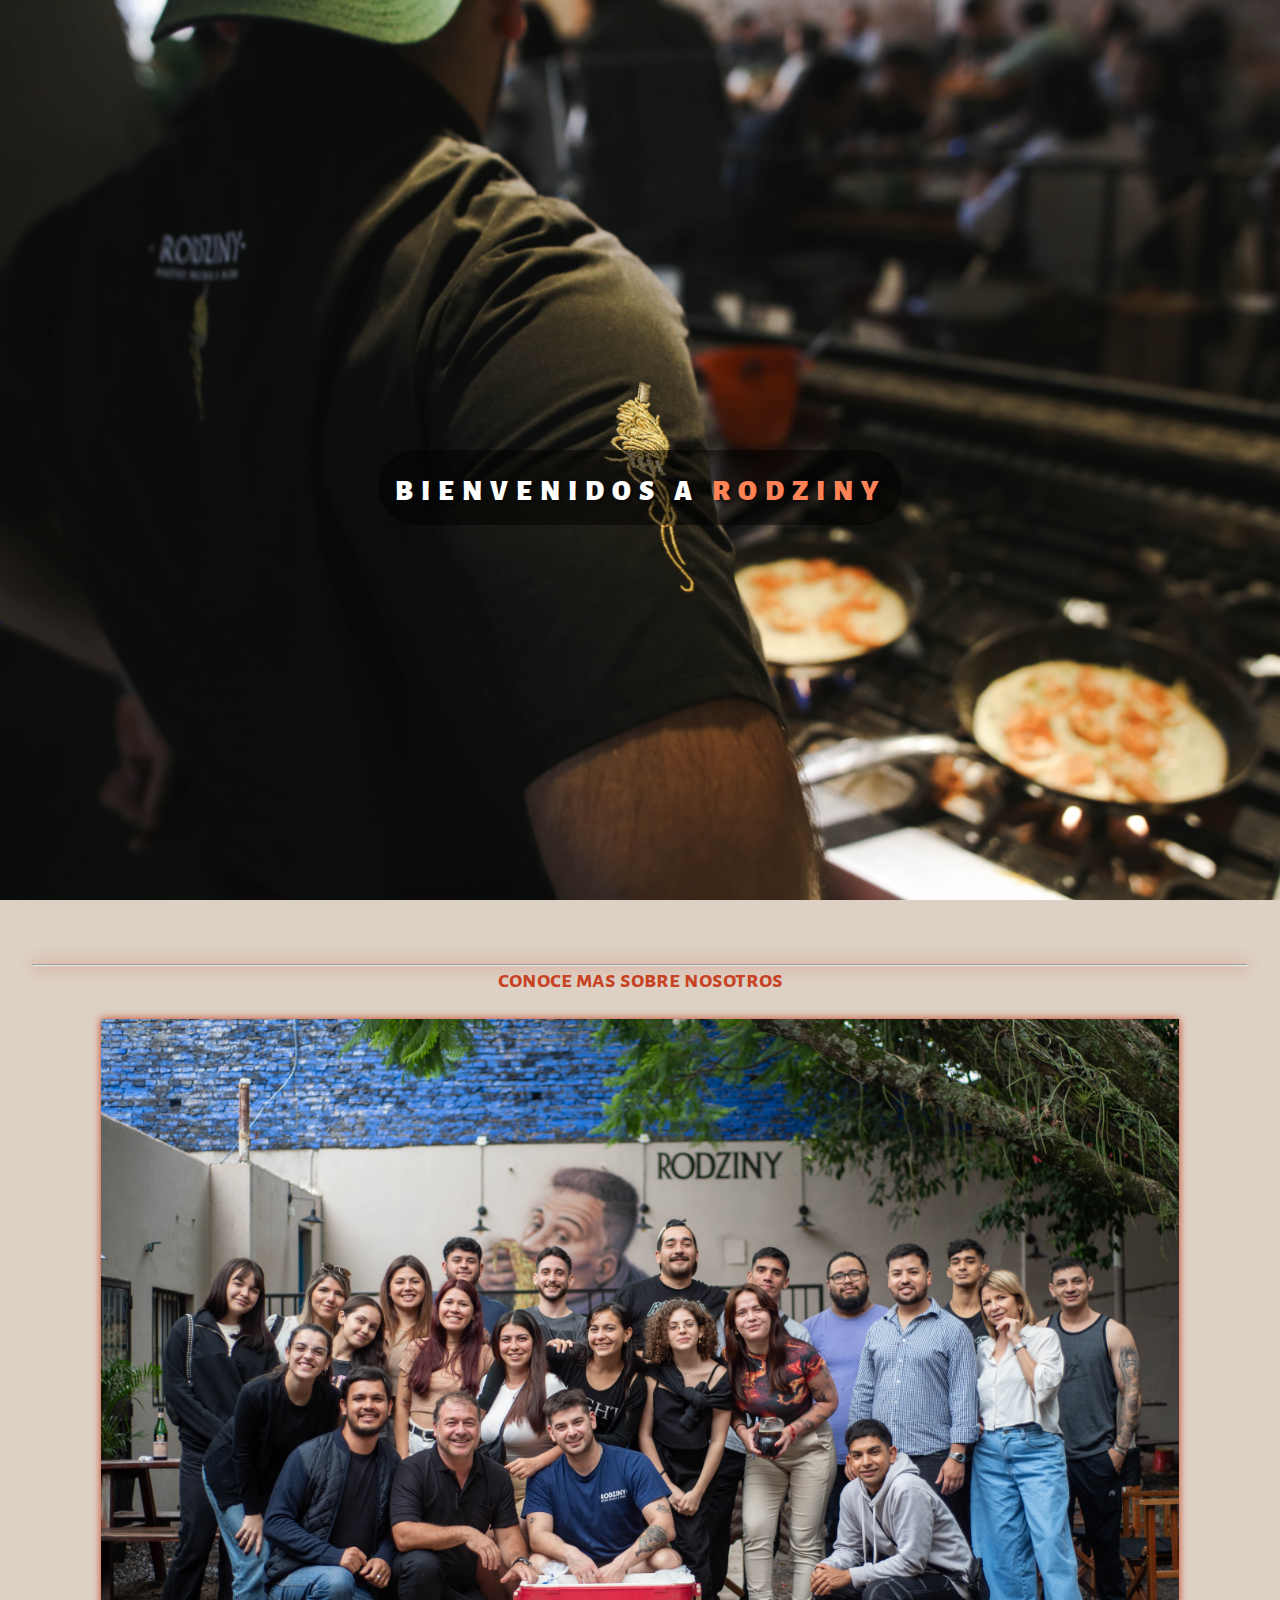
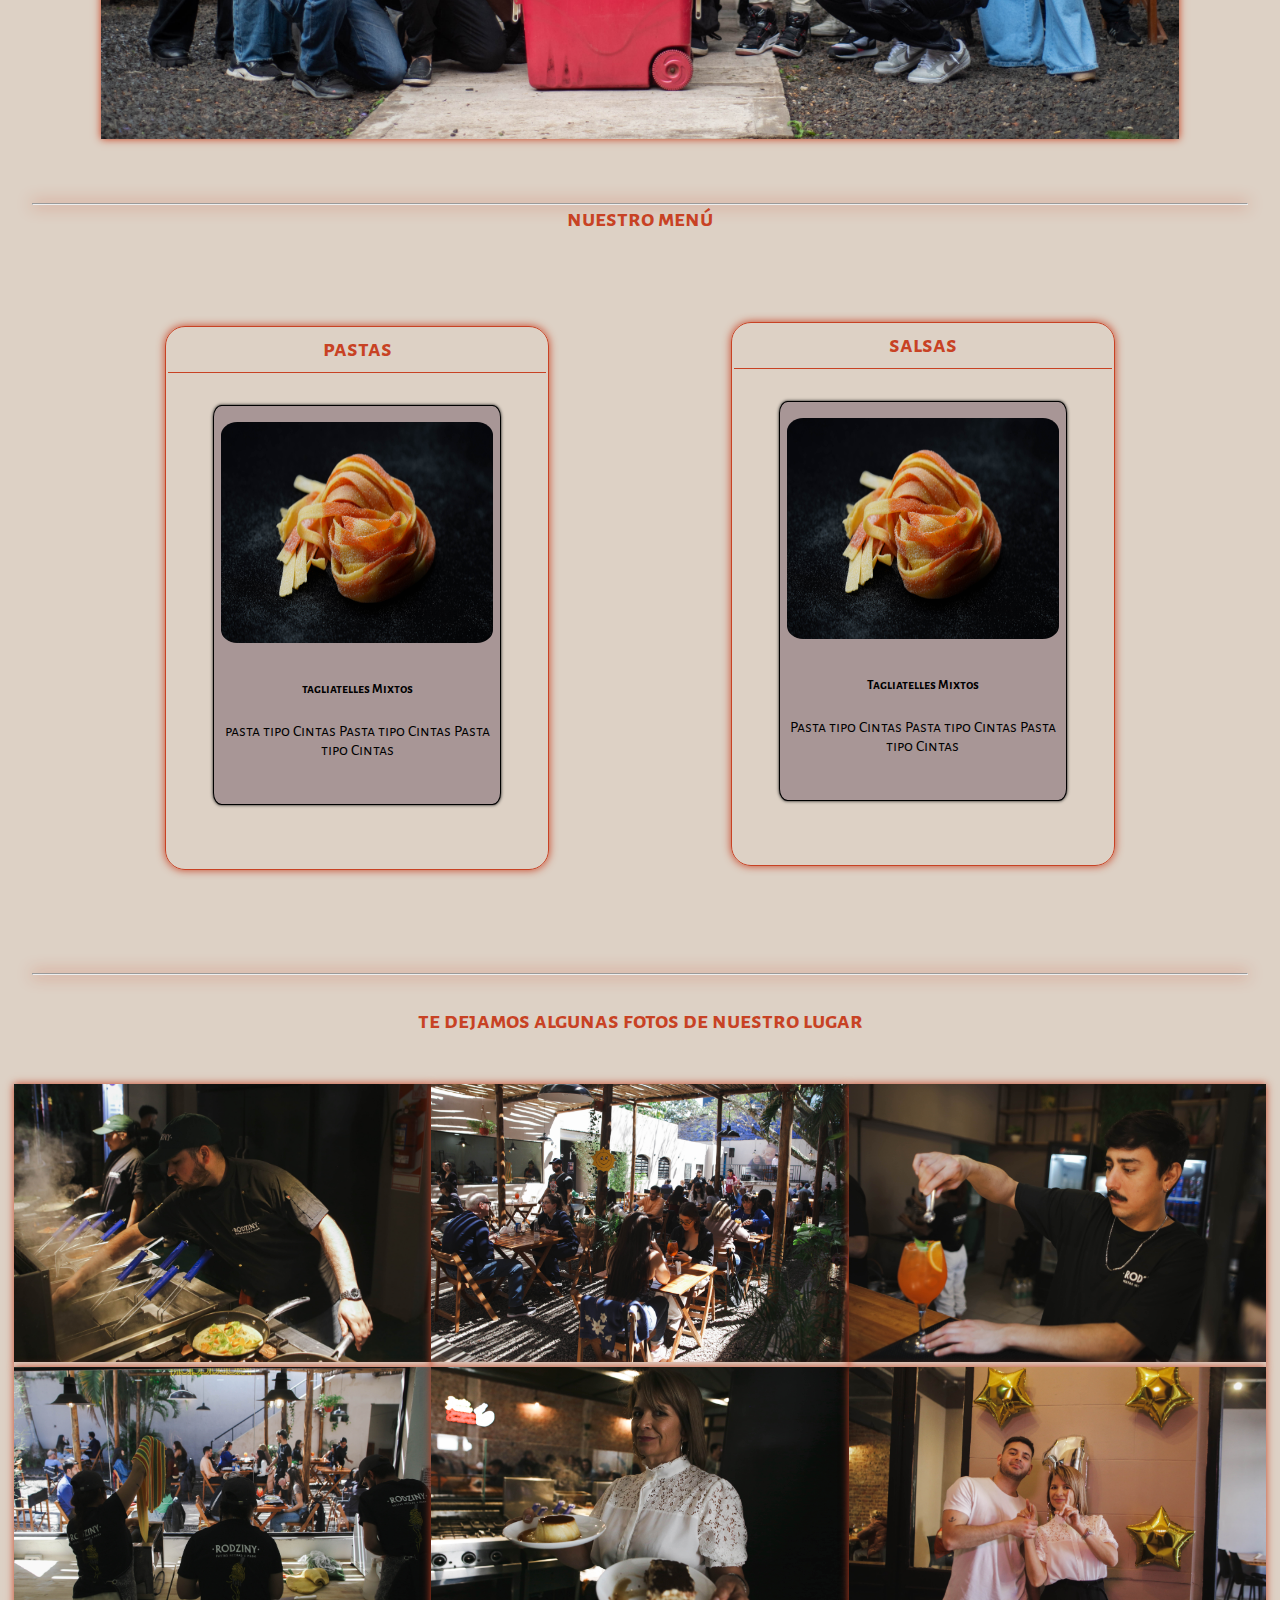
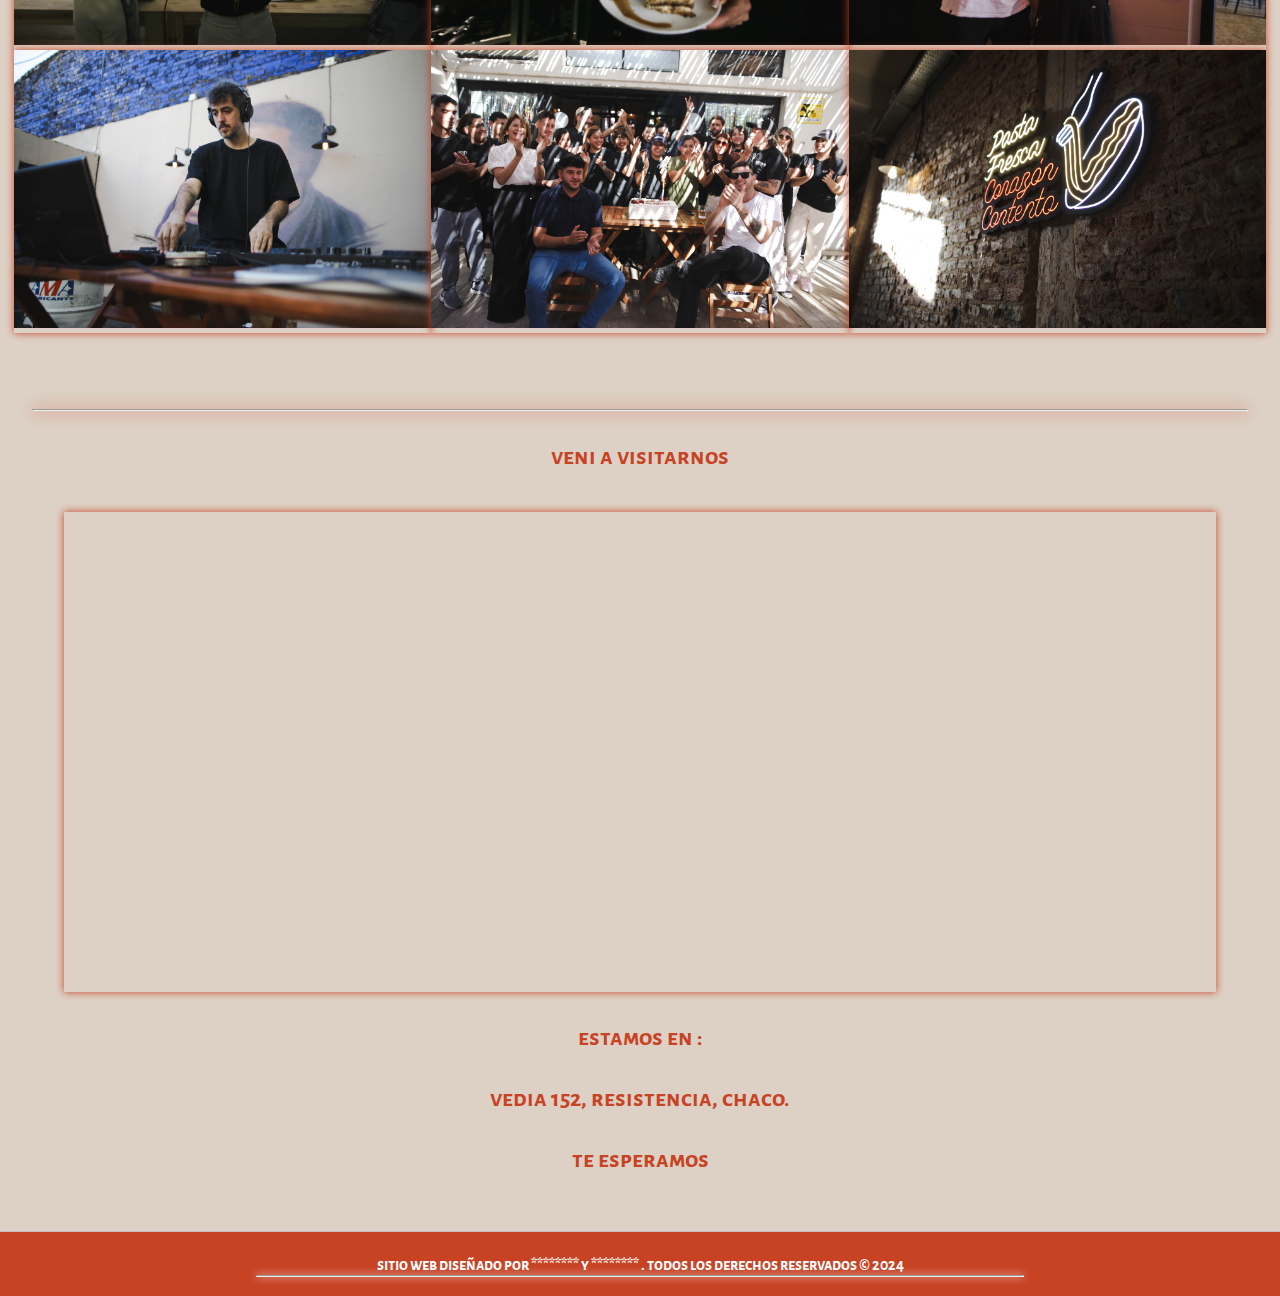
==== index.html @ df863e40 "primer commit" ====
<!DOCTYPE html>
<html lang="en">
<head>
  <meta charset="UTF-8">
  <meta name="viewport" content="width=device-width, initial-scale=1.0">
  <title>Rodziny</title>
  <link rel="icon" href="Imgs/logo2.png">
  <link href="https://cdn.jsdelivr.net/npm/bootstrap@5.3.2/dist/css/bootstrap.min.css" rel="stylesheet" integrity="sha384-T3c6CoIi6uLrA9TneNEoa7RxnatzjcDSCmG1MXxSR1GAsXEV/Dwwykc2MPK8M2HN" crossorigin="anonymous"> 
  <link rel="stylesheet" href="estilos.css">
  <link rel="stylesheet" href="https://cdnjs.cloudflare.com/ajax/libs/font-awesome/6.5.1/css/all.min.css" integrity="sha512-DTOQO9RWCH3ppGqcWaEA1BIZOC6xxalwEsw9c2QQeAIftl+Vegovlnee1c9QX4TctnWMn13TZye+giMm8e2LwA==" crossorigin="anonymous" referrerpolicy="no-referrer" />
  <!-- <link rel="stylesheet" href="https://fonts.googleapis.com/css?family=Alex+Brush&display=swap"> -->
  <link rel="preconnect" href="https://fonts.googleapis.com">
  <link rel="preconnect" href="https://fonts.gstatic.com" crossorigin>
  <link href="https://fonts.googleapis.com/css2?family=Alegreya+Sans+SC:ital,wght@0,100;0,300;0,400;0,500;0,700;0,800;0,900;1,100;1,300;1,400;1,500;1,700;1,800;1,900&display=swap" rel="stylesheet">
</head>
<body>
  <nav class="navbar navbar-expand-lg bg-body-tertiary sticky-top fixed-top" id="navb" data-bs-theme="dark">
    <div class="container-fluid">
      <a class="navbar-brand" href="#" style="position: relative;"> <center><img class="banner" src="Rodziny/Imgs/LogorodEdit.png" alt=""></center></a>
      <button class="navbar-toggler" type="button" data-bs-toggle="collapse" data-bs-target="#navbarNavDropdown" aria-controls="navbarNavDropdown" aria-expanded="false" aria-label="Toggle navigation">
        <span class="navbar-toggler-icon"></span>
      </button>
      <div class="collapse navbar-collapse" id="navbarNavDropdown">
        <ul class="navbar-nav">
          <li class="nav-item">
            <a class="nav-link " aria-current="page" href=#SobreNosotros style="font-size: 1.5rem;">sobre nosotros</a>
          </li>
          <li class="nav-item">
            <a class="nav-link" href=#Menu style="font-size: 1.5rem;" >menú</a>
          </li>
          <li class="nav-item">
            <a class="nav-link" href=#Galeria style="font-size: 1.5rem;" >galería de imágenes</a>
          </li>               
          <li class="nav-item">
            <a class="nav-link" href=#Ubicacion style="font-size: 1.5rem;" >ubicación</a>
          </li>               
        </ul>
      </div>
    </div>
  </nav>
  
  <div class="welcome-message">
    <h1><strong>BIENVENIDOS A <span>RODZINY</span></strong></h1>
  </div>

  <div class="superdiv image-container">
    <img src="Rodziny/Imgs/rodtop.jpg"alt="">
    <img src="Rodziny/Imgs/wallpaperbetter.com_1920x1080_1.jpg" alt="">
    <img src="Rodziny/Imgs/wallpaperbetter.com_1920x1080.jpg" alt="">
  </div>

  <!-- <div  class="container-fluid py-3 big-section" style=>
    <div class="row m-3 m-md-5 px-md-4">
      <div class="col p-5 p-md-4">
        <div class="row">
          <div class="col fs-5 mb-2 fw-bold">
            PROBA
          </div>
        </div>
        <div class="row display-4">
          <div class="col">LAS MEJORES</div>
        </div>
        <div class="row display-4">
          <div class="col">
            <span class="fw-bold">PASTAS HECHAS A MANO</span>
          </div>
        </div>
      </div>
    </div>
  </div> -->
  <div class="sobre-nosotros" id="SobreNosotros">
    <hr>
    <h2>conoce mas sobre nosotros</h2>
    <img src="Rodziny/Imgs/Rodteam.jpg" alt="">
  </div>

  <div class="sobre-nosotros" id="Menu" style="padding-top: 4rem;">
    <hr>
    <h2>nuestro menú</h2>
  </div>
  <section class="menu-container">
    <div class="menu-section">
      <div class="menu-title" id="pastas">
        <h2>pastas</h2>
      </div>
      <div class="card-container">
        <div class="card-img">
          <img src="Rodziny/Imgs/Menu 1.jpg" alt="">
        </div>
        <div class="card-description">
          <div class="card-d-title">
            <h5>tagliatelles Mixtos</h5>
          </div>
          <p>pasta tipo Cintas Pasta tipo Cintas Pasta tipo Cintas </p>
        </div>
      </div> 
    </div>
    <div class="menu-section">
      <div class="menu-title" id="pastas">
        <h2>salsas</h2>
      </div>
      <div class="card-container">
        <div class="card-img">
          <img src="Rodziny/Imgs/Menu 1.jpg" alt="">
        </div>
        <div class="card-description">
          <div class="card-d-title">
            <h5>Tagliatelles Mixtos</h5>
          </div>
        <p>Pasta tipo Cintas Pasta tipo Cintas Pasta tipo Cintas </p>
        </div>
      </div> 
    </div>
  </section>

  <div class="gallery-title" id="Galeria">
    <hr>
    <h2 >te dejamos algunas fotos de nuestro lugar</h2>
  </div>
  <div class="gallery-container">
    <div class="photo-item">
      <img src="Rodziny/Imgs/Gallery/IMG_0445.jpg" alt="">
    </div>
    <div class="photo-item">
      <img src="Rodziny/Imgs/Gallery/IMG_0473.jpg" alt="">
    </div>
    <div class="photo-item">
      <img src="Rodziny/Imgs/Gallery/IMG_0480.jpg" alt="">
    </div>
    <div class="photo-item">
      <img src="Rodziny/Imgs/Gallery/IMG_0488.jpg" alt="">
    </div>
    <div class="photo-item">
      <img src="Rodziny/Imgs/Gallery/IMG_3031.jpg" alt="">
    </div>
    <div class="photo-item">
      <img src="Rodziny/Imgs/Gallery/IMG_3061.jpg" alt="">
    </div>
    <div class="photo-item">
      <img src="Rodziny/Imgs/Gallery/IMG_3091.jpg" alt="">
    </div>
    <div class="photo-item">
      <img src="Rodziny/Imgs/Gallery/IMG_3135.jpg" alt="">
    </div>
    <div class="photo-item">
      <img src="Rodziny/Imgs/Gallery/IMG_3341.jpg" alt="">
    </div>
  </div>
  
  <div class="gallery-title" id="Ubicacion">
    <hr>
    <h2 >veni a visitarnos</h2>
  </div>
  <div class="location">
    <iframe src="https://www.google.com/maps/embed?pb=!1m18!1m12!1m3!1d3540.597162959468!2d-58.992242423827136!3d-27.450662476330727!2m3!1f0!2f0!3f0!3m2!1i1024!2i768!4f13.1!3m3!1m2!1s0x944573c942560677%3A0xa1278af3d44e8c20!2sRodziny%20Bar%20de%20Pastas!5e0!3m2!1ses-419!2sar!4v1709792545633!5m2!1ses-419!2sar" width="600" height="450" style="border:0;" allowfullscreen="" loading="lazy" referrerpolicy="no-referrer-when-downgrade"></iframe>
    <p><strong>estamos en :</strong></p>
    <p><strong><i class="fa-solid fa-location-dot"></i> vedia 152, resistencia, chaco.</strong></p>
    <p><strong>te esperamos</strong></p>
    <p><strong><i class="fa-regular fa-face-smile-wink"></i></strong></p>
  </div>
  <footer>
    <div class="footmenu">
      <p style="Text-align:center"><strong>sitio web diseñado por ******** y ******** . todos los derechos reservados © 2024</strong></p>
      <hr>
      <div>
        <a href="https://www.instagram.com/rodziny.pastas/" title="Instagram"><i class="fa-brands fa-instagram"></i></a>
        <a href="https://www.facebook.com/rodzinypastas" title="Facebook"><i class="fa-brands fa-square-facebook"></i></a>
        <a href="https://api.whatsapp.com/send?phone=543625248930" title="Escribir por WhatsApp"><i class="fa-brands fa-whatsapp"></i></a>
      </div>
    </div>
  </footer>

  <script src="https://cdn.jsdelivr.net/npm/bootstrap@5.3.3/dist/js/bootstrap.bundle.min.js" integrity="sha384-YvpcrYf0tY3lHB60NNkmXc5s9fDVZLESaAA55NDzOxhy9GkcIdslK1eN7N6jIeHz" crossorigin="anonymous"></script>
  <!-- script para la navbar -->
  <script>
    const navbar = document.querySelector('.navbar');

    window.addEventListener('scroll', () => {
      if (window.scrollY > 100) { // Ajusta el valor seg�n cu�nto deseas que se desplace antes de aplicar la clase
        navbar.classList.add('scrolled');
      } else {
        navbar.classList.remove('scrolled');
      }
    });
  </script>  
  <script>
    document.addEventListener("DOMContentLoaded", function () {
    var images = document.querySelectorAll(".superdiv img");
    var welcomeMessage = document.querySelector(".welcome-message");
    var currentIndex = 0;

    function showImage(index) {
        images.forEach(function (img, i) {
            img.classList.remove("active", "previous");
            if (i === index) {
                img.classList.add("active");
            } else {
                img.classList.add("previous");
            }
        });
    }

    function nextImage() {
        currentIndex = (currentIndex + 1) % images.length;
        showImage(currentIndex);
    }

    function startCarousel() {
        setInterval(nextImage, 10000);
    }

    // Mostrar mensaje de bienvenida con transici�n despu�s de un breve retraso
    setTimeout(function () {
        welcomeMessage.classList.add("show"); // Agrega la clase para mover el mensaje a la derecha
    }, 300); // Ajusta el tiempo de espera seg�n sea necesario

    // Iniciar carrusel despu�s de cargar las im�genes
    window.addEventListener("load", function () {
        showImage(0); // Muestra la primera imagen al iniciar
        startCarousel();
    });
    });
  </script>
</body>
</html>
---- estilos.css ----
*{
   box-sizing: border-box;
   margin: 0;
   padding: 0;
}

body{
   /* background-color: #212529; */
   background-color: #ddd1c5;
   font-family: 'Alegreya Sans SC', sans-serif;
}

/* ---------------------HOME--------------------- */
.big-section{
   /* background-color: #212529; */
   color:#c84224;
   background-image: url();
   background-position: center;
   background-repeat: no-repeat;
   background-size: none;
}

.sobre-nosotros{
   display: flex;
   flex-direction: column;
   /* background-color: #212529; */
   justify-content: center;
   align-items: center;
   text-align: center;
   padding-top: 4rem;
}


.sobre-nosotros hr{
   /* color: white; */
   color: #c83716;
   width: 95%;
   /* box-shadow: 0 0 0.5rem white;  */
   box-shadow: 0 0 1rem #c83716;; 
}

.sobre-nosotros img{
   margin-top: 1.5rem;
   width: auto;
   height: auto;
   max-height: 80vh;
   max-width: 85%;
   /* box-shadow: 0 0 0.5rem white;  */
   box-shadow: 0 0 0.5rem #c83716;; 
   transition: transform 0.5s ease;
}

.sobre-nosotros img:hover{
   cursor: pointer;
   transform: scale(1.03);
}


.navbar{
   opacity: 90% !important;
   background-color: black !important;
   margin-top: 2.5rem;
   position: fixed;
   /* z-index: 1000; */
   transition: top 0.3s ease;
   border-bottom: solid 0.1rem #5f3202;
   border-top: solid 0.1rem #5f3202;
}
.navbar.scrolled {
   top: -2.5rem;
}

.banner{
   border-radius: 100%;
   width: 7.5rem;
   height: 7rem;
   border: solid 0.1rem #c46500;
   position: relative;
   z-index: 1;
   margin-top: -2rem;
   margin-bottom: -1.5rem;
   box-shadow: 0 0 1rem #743d02;
}

.banner:hover{
   transition: 0.8s;
   box-shadow: 0 0 3rem #743d02; 
}
.banner:not(:hover){
   transition: 0.5s;
}

.welcome-message {
   text-align: center;
   position: absolute;
   top: 50%;
   left: -59%; /* Comienza desde el lado izquierdo de la pantalla */
   transform: translateX(-50%);
   z-index: 3; /* Asegura que el mensaje esta por encima de las imagenes */
   transition: left 2s ease; /* Ajusta la duracion y el efecto  */
   color: white;
   text-shadow: 2px 2px 4px rgb(10, 9, 9);
   font-family: 'Alegreya Sans SC', sans-serif;
   background: rgba(0, 0, 0, 0.5);
   padding: 1rem;
   padding-top: 1.5rem;
   border-radius: 50px;
   letter-spacing: 0.5rem;
}

.welcome-message h1{
   font-size: 1.8rem;
}

.welcome-message span {
   color: #ff8356;
   /* text-shadow: 2px 2px 4px #743c01; */
}

.welcome-message.show {
   left: 50%; /* Mueve el mensaje hacia la derecha */
}

.superdiv{
   width: 100%;
   height: 100vh;
   /* background-image: url("Rodziny/Imgs/rodtop.jpg"); */
   background-size: cover;
   padding: 0;
   position: relative;
   overflow: hidden;
   background-color: #181a1d;
}

.superdiv img{
   width: 100%;
   height: 100vh;
   object-fit: cover;
   position: absolute;
   top: 0;
   left: 0;
   opacity: 0;
   z-index: 1;
   transition: opacity 1s ease, right 2s ease;
}

.superdiv img.active {
   opacity: 1;
   left: 0;
   z-index: 2;
}

.superdiv img.previous {
   right: -100%;
}

.sobre-nosotros-container {
   display: flex;
   flex-direction: column;
   width: 100%;
   align-items: center;
   justify-content: space-evenly;
   height: 50vh;
   padding-bottom: 2rem;
   padding-top: 1rem;
}

.sobre-nosotros-div {
   display: flex;
   height: fit-content;
   flex-direction: row;
   width: 95%;
   justify-content: space-evenly;
   align-items: center;
   /* color: white; */
}
.sobre-nosotros h2{
   color: #c84224;
}
.sobre-nosotros-div img{
   width: 40%;

}

.sobre-nosotros-div p{
   width: 40%;
}

.home-container div {
   margin: 1rem;
   padding: 3rem;
   justify-content: space-around;

}


.gallery-title{
   display: flex;
   flex-wrap: wrap;
   /* color: white; */
   color: #c84224;
   padding-bottom: 2.5rem;
   justify-content: center;
   text-align: center;
   padding-top: 2.2rem;
}

.gallery-title h2{
   padding-top: 2rem;
}

.gallery-title hr {
   /* color: white; */
   color: #c83716;
   width: 95%;
   /* box-shadow: 0 0 1rem white; */
   box-shadow: 0 0 1rem #c92e0c;
}

.gallery-container {
   display: flex;
   flex-wrap: wrap;
   width: 100%;
   justify-content: center;
   padding: 0.5rem;
   padding-bottom: 2.5rem;
}

.photo-item{
   overflow: hidden;
   width: 33%;
   position: relative;
   /* box-shadow: 0 0 0.5rem whitesmoke; */
   box-shadow: 0 0 0.5rem #c84224;;
}

.photo-item img {
   width: 100%;
   height: auto;
   transition: transform 0.5s ease;
}

.photo-item img:hover {
   transform: scale(1.1);
   cursor: pointer;
}

.location {
   display: flex;
   flex-direction: column;
   justify-content: center;
   align-items: center;
   /* color: white; */
   color: #c84224;
   padding-bottom: 1.5rem;
}

.location p{
   text-align: center;
   font-size: 1.5rem;
   padding-top: 2rem;
}

.location p:last-child {
   font-size: 3rem;
}

.location iframe{
   width: 90%;
   height: 30rem;
   border: 0;
   /* box-shadow: 0 0 0.5rem whitesmoke; */
   box-shadow: 0 0 0.5rem #c84224;
}

/* ----------------------------------------------------------- MENU ----------------------------------------------------------- */
.footmenu {
   display: flex;
   color: white;
   flex-direction: column;
   align-items: center;
   /* background-color: rgb(5, 5, 5); */
   background-color: #c84224;
   /* opacity: 95%; */
   padding-top: 1.5rem;
   padding-bottom: 1rem;
   border-top: solid 1px rgb(202, 195, 195);
}

.footmenu hr{
   color: white;
   width: 60%;
   box-shadow: 0 0 0.5rem white; 
}

.footmenu div{
   display: flex;
   width: 40%;
   justify-content:space-evenly ;
   align-items: center;
}


.footmenu a{
   color: white;
   font-size: 3rem;
   padding-bottom: 0.2rem;
}

.footmenu i:hover{
   transition: 0.3s;
   color: #f2927c;
}

.footmenu i:not(:hover){
   transition: 0.3s;
}
/* ----------CARTA------------ */
.menu-container{
   /* background-color: rgb(168, 150, 150); */
   /* background-color: #212529; */
   display: flex;
   /* flex-direction: column; */
   width: 100%;
   flex-wrap: wrap;
   justify-content: space-evenly;
   align-items:center;
   padding-top: 2rem;
   padding-bottom: 1.5rem;
}

.menu-section:first-child{
   margin-top: 1rem;
}

.menu-section:last-child{
   margin-bottom: 3rem;
}

.menu-section {
   display: flex;
   flex-wrap: wrap;
   width: 30%;
   justify-content: center;
   padding-bottom: 3rem;
   margin-right: 1rem;
   margin-left: 1rem;
   margin-top: 3.5rem;
   /* box-shadow: 0 0 1.5rem rgb(66, 62, 62); */
   box-shadow: 0 0 0.5rem #c84224;
   /* border: solid 1px rgb(202, 195, 195); */
   border: solid 1px #c84224;
   border-radius: 20px;
}

.menu-title{
   width: 99%;
}

.menu-section h2{
   padding-top: 0.5rem;
   padding-bottom: 0.5rem;
   /* color: rgb(202, 195, 195); */
   color: #c84224;
   text-align: center;
   /* border-bottom: solid 1px rgb(202, 195, 195); */
   border-bottom: solid 1px #c84224;
   /* background-color: rgb(137, 123, 123); */
   font-family: 'Alegreya Sans SC', sans-serif;
}

.menu-section h2:hover {
   cursor: pointer;
}
.card-container{
   display: flex;
   height: 25rem;
   width: 18rem;
   background-color: white;
   flex-direction: column;
   padding: 0.5rem;
   border-radius: 3%;
   margin: 1rem;
   margin-top: 2rem;
   border: solid 1px black;
   box-shadow: 0 0 0.2rem #070707;
   background-color: rgb(168, 150, 150);
   /* background-color: #beb2a6; */
   font-family: 'Alegreya Sans SC', sans-serif;
}

.card-container:hover{
   /* box-shadow: 0 0 3rem #743d02; */
   box-shadow: 0 0 2rem #c84224;
   transition: 0.5s;
   cursor: pointer;
}

.card-container:not(:hover){
   transition: 0.5s;
}
.card-img{
   display: flex;
   height: 60%;
   border-radius: 6%;
   justify-content: center;
   padding-top: 0.5rem;
}

.card-img img{
   width: 17rem;
   border-radius: 6%;
}

.card-description{
   display: flex;
   flex-direction: column;
   height: 30%;
   justify-content: center;
   /* padding-top: 1rem; */
   align-items: center;
   /* border-bottom: solid 0.5px black; */
   border-radius: 5px;
}

.card-d-title{
   padding-top: 2.5rem;
   padding-bottom: 1.5rem;
}

.card-description p{
   text-align: center;
   
}

.card-price{
   display: flex;
   height: 15%;
   justify-content: center;
   align-items: end;
   border-bottom: solid 0.5px black;
   border-radius: 3%;
}
.card-pun{
   display: flex;
   height: 10%;
   border-radius: 6%;
   justify-content: right; 
}

.card-pun p{
   font-size: 1.3rem;
   padding-top: 0.5rem;
   padding-right: 0.6rem;
}
.card-pun i{
   font-size: 1.5rem;
   color: #ffee00;
   margin-left: 0.3rem;
}

/* ---------- CARRUSEL DE COMENTARIOS ---------- */

.carrusel-container{
   display: flex;
   width: 100%;
   justify-content: center;
   align-items: center;
   padding-top: 1rem;
   padding-bottom: 3rem;
}

.carrusel {
   background-color: #181a1d;
   color: white;
   width: 65%;
   padding: 1rem;
   justify-content: center;
   align-items: center;
   text-align: center;
   border-radius: 2rem;
   box-shadow: 0 0 0.5rem white !important;
}

.carrusel p span{
   color: #c46500;
   font-size: 1.5rem;
   margin: 0;
   padding: 0.3rem;
}

.carousel-item{
   padding-top: 0.5rem;
   padding-bottom: 0.5rem;
   border: solid 0.2rem #743d02;
   border-radius: 20px; 
   box-shadow: 0.2rem 0.2rem 0 #743d02;
   height: 20vh;
}

.carrusel-item h5{
   margin: 0;
   padding: 0;
}

.opiniones-title{
   color: white;
   text-align: center;
   margin-top: 12rem;
}

/* -----------BARRA NAVEGACION----------- */
/* .navbar2 {
   background-color: #343a40;
   padding: 10px;
   margin-top: 150px;
   display: flex;
   justify-content: space-around;
}

.nav-link {
   color: white;
   text-decoration: none;
   padding: 5px 10px;
   transition: all 0.3s ease;
}

.nav-link:hover {
   background-color: #555;
   border-radius: 5px;
} */

@media (max-width:991px) {
   .redes {
      position: fixed;
      transition: 1s;
      right: 3rem;
      top: 0;
      padding-top: 6.1rem;
      
   }
}

@media (max-width:429px){
   .redes{
      display: block;
      position: fixed; 
      transition: 1s;
      left: 0;
      padding-top: 25.8rem;
      padding-left: 0.5rem ;
      
   }
   
}
@media (max-width:303px){
   .redes{
      display: block;
      position: fixed; 
      transition: 1s;
      left: 0;
      padding-top: 28.4rem;
      padding-left: 0.5rem ;
      
   }
   
}
@media (max-width:244px){
   .redes{
      display: block;
      position: fixed; 
      transition: 1s;
      left: 0;
      padding-top: 30.6rem;
      padding-left: 0.5rem ;
      
   }
   
}
/* Querys para la galeria de imagenes  */
@media (max-width: 1200px) {
   .photo-item {
      width: 50%;
      transition: width 0.3s ease;
   }
}
@media (max-width: 700px) {
   .photo-item {
      width: 100%;
      transition: width 0.3s ease;
   }
}

/* Querys para el carrusel de comentarios */

@media (max-width: 1100px) {
   .carousel-item {
       height: 32vh !important;
   }
   .carrusel p{
       padding-top: 0;
   }
}
@media (max-width: 600px) {
   .carousel-item {
       height: 32vh !important;
   }
   .carrusel p{
       padding-top: 0;
   }
}
@media (max-width: 300px) {
   .carousel-item {
       height: 44vh !important;
   }
   .carrusel p{
       padding-top: 0;
   }
}

/* QUERY PARA EL MENU ( GALAXY FOLD ) */
@media (max-width: 350px){
   .menu-section {
      width: 95%;
      margin-right: 0;
      margin-left: 0;
   }
   .card-container{
      width: 16rem;
   }
   
   .card-img img{
      width: 15rem;
   }
}
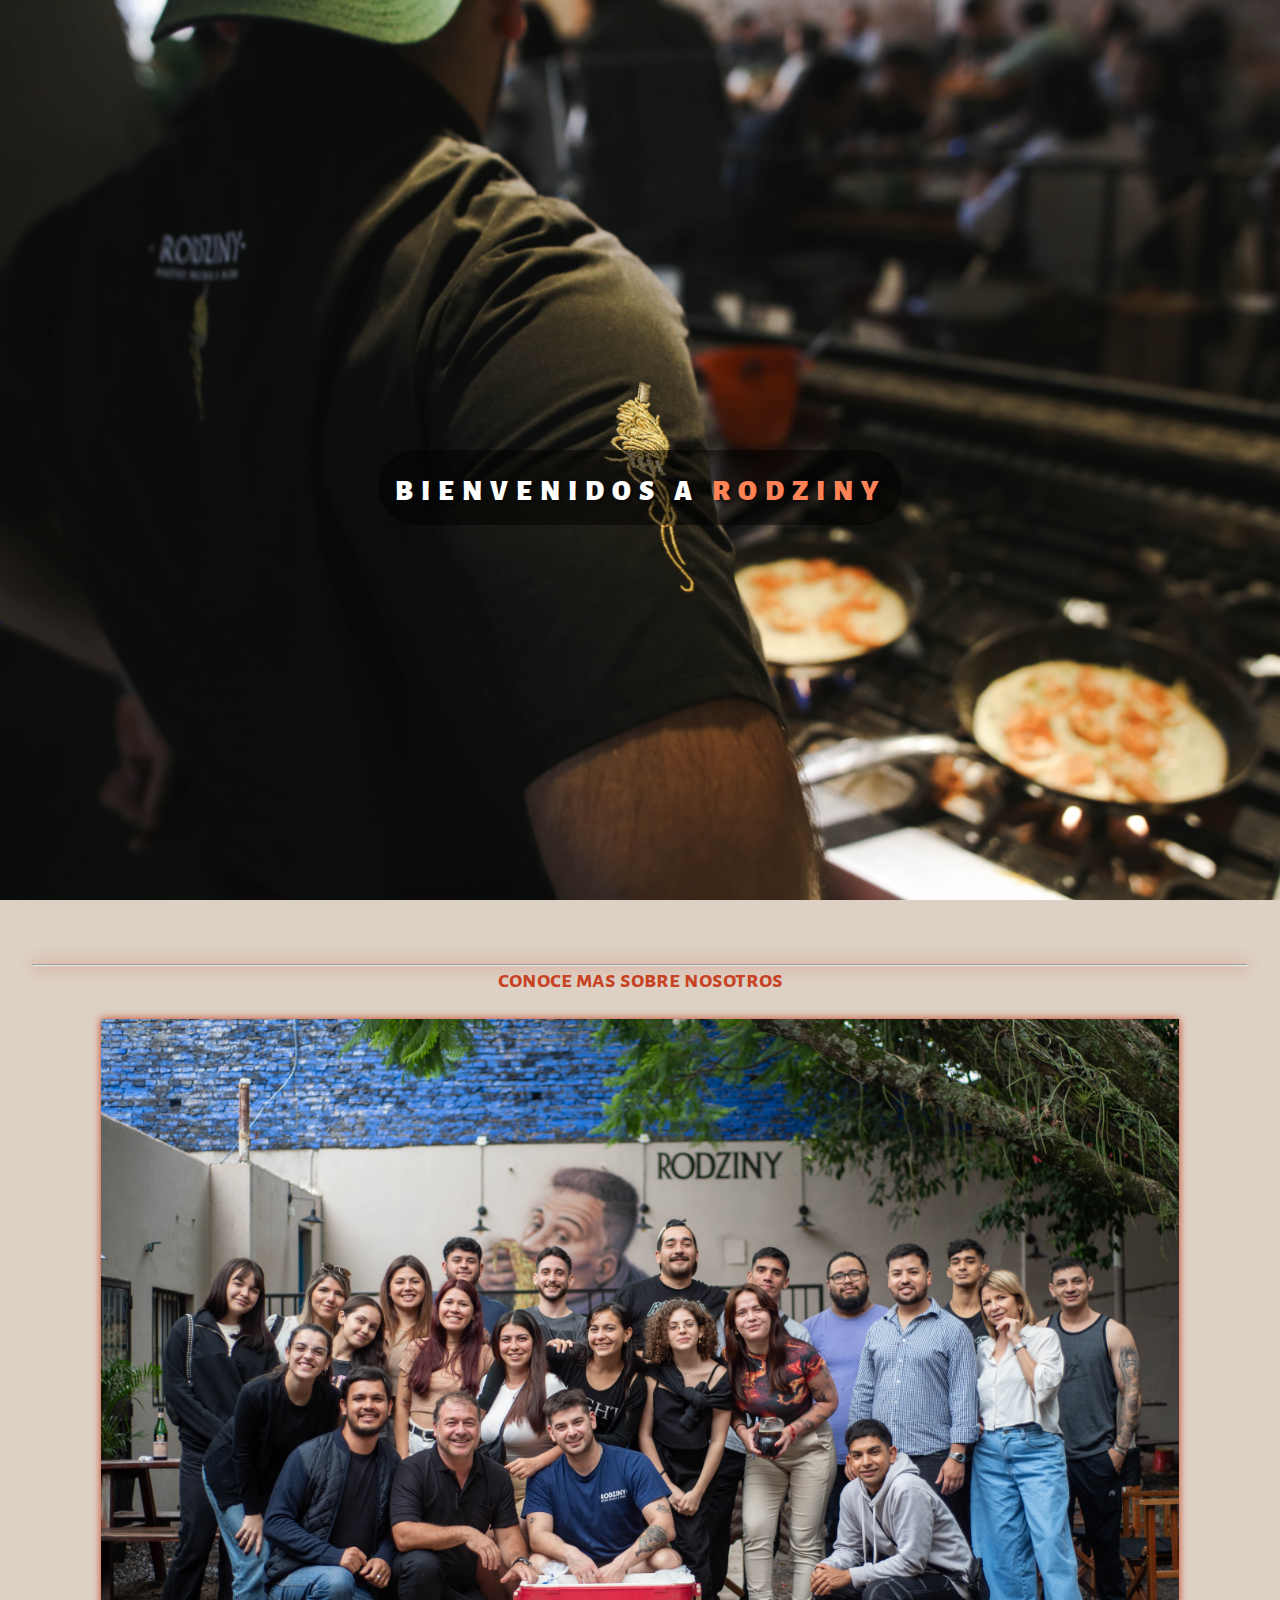
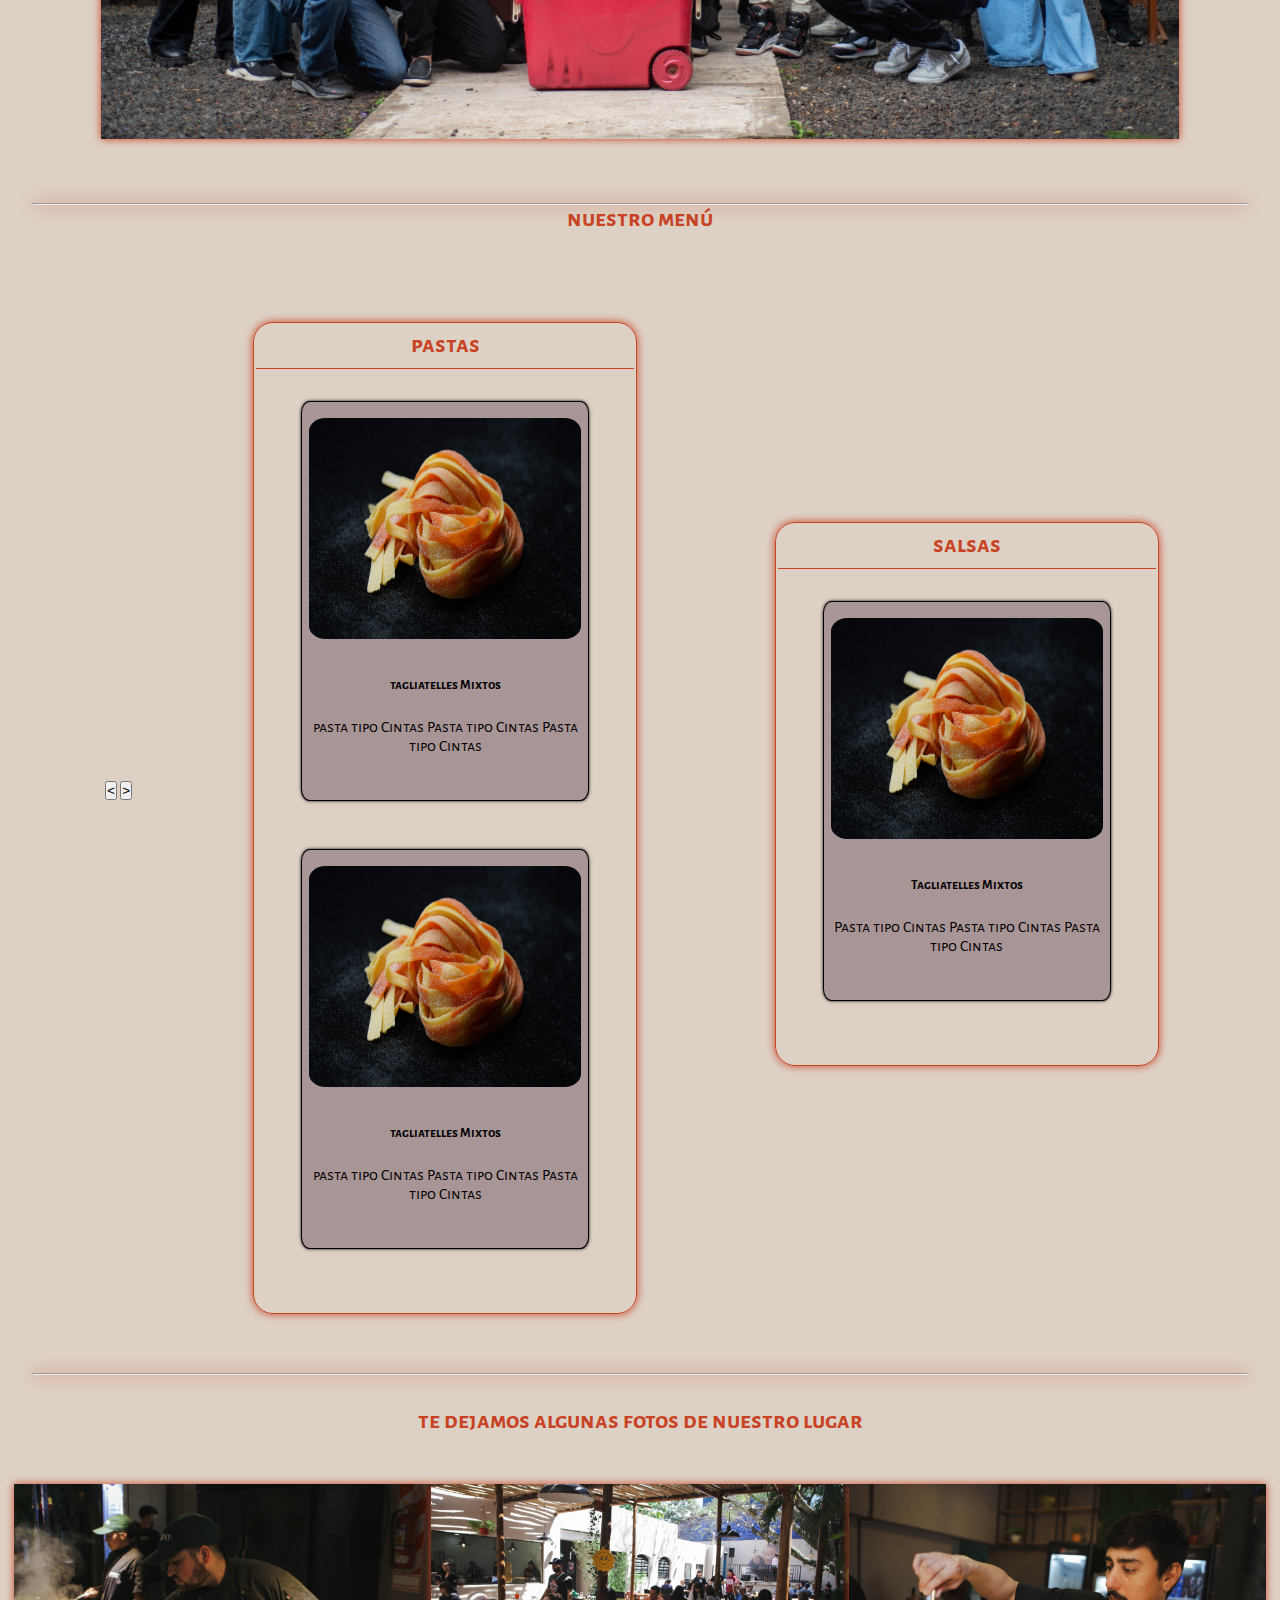
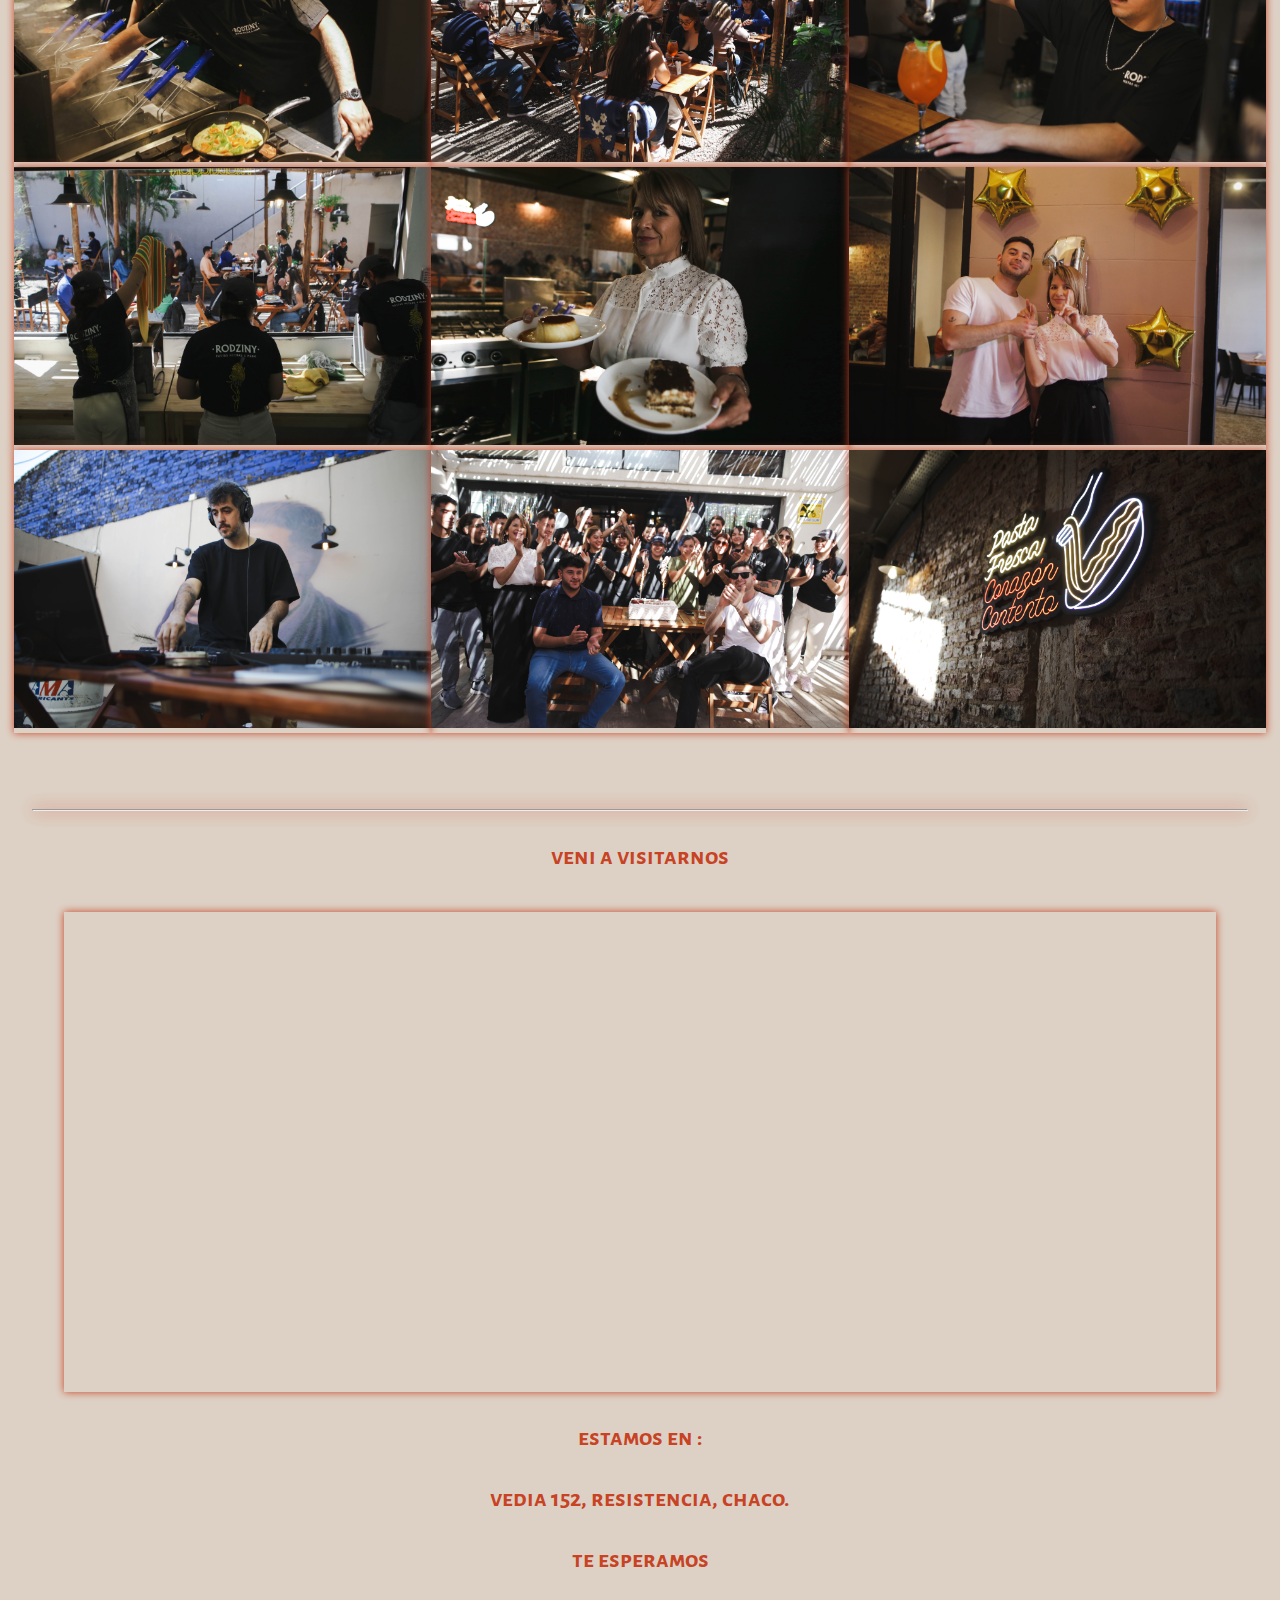
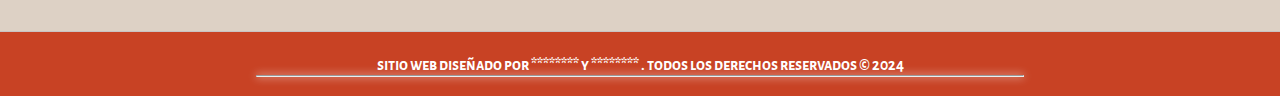
==== commit ab9532e9: "menu" ====
--- a/index.html
+++ b/index.html
@@ -79,6 +79,10 @@
     <h2>nuestro menú</h2>
   </div>
   <section class="menu-container">
+    <div class="controls">
+      <button class="control-btn prev">&lt;</button>
+      <button class="control-btn next">&gt;</button>
+    </div>
     <div class="menu-section">
       <div class="menu-title" id="pastas">
         <h2>pastas</h2>
@@ -94,9 +98,20 @@
           <p>pasta tipo Cintas Pasta tipo Cintas Pasta tipo Cintas </p>
         </div>
       </div> 
+      <div class="card-container">
+        <div class="card-img">
+          <img src="Rodziny/Imgs/Menu 1.jpg" alt="">
+        </div>
+        <div class="card-description">
+          <div class="card-d-title">
+            <h5>tagliatelles Mixtos</h5>
+          </div>
+          <p>pasta tipo Cintas Pasta tipo Cintas Pasta tipo Cintas </p>
+        </div>
+      </div> 
     </div>
     <div class="menu-section">
-      <div class="menu-title" id="pastas">
+      <div class="menu-title" id="salsas">
         <h2>salsas</h2>
       </div>
       <div class="card-container">
@@ -221,5 +236,35 @@
     });
     });
   </script>
+  <script>
+    document.addEventListener('DOMContentLoaded', function() {
+      const menuContainer = document.querySelector('.menu-container');
+      const prevBtn = document.querySelector('.prev');
+      const nextBtn = document.querySelector('.next');
+  
+      let scrollPosition = 0;
+  
+      nextBtn.addEventListener('click', function() {
+        scrollPosition += 320; // Ancho de cada card-container más margen
+        menuContainer.scroll({
+          top: 0,
+          left: scrollPosition,
+          behavior: 'smooth'
+        });
+      });
+  
+      prevBtn.addEventListener('click', function() {
+        scrollPosition -= 320; // Ancho de cada card-container más margen
+        if (scrollPosition < 0) {
+          scrollPosition = 0;
+        }
+        menuContainer.scroll({
+          top: 0,
+          left: scrollPosition,
+          behavior: 'smooth'
+        });
+      });
+    });
+  </script>
 </body>
 </html>--- a/estilos.css
+++ b/estilos.css
@@ -316,6 +316,8 @@
    transition: 0.3s;
 }
 /* ----------CARTA------------ */
+
+
 .menu-container{
    /* background-color: rgb(168, 150, 150); */
    /* background-color: #212529; */
@@ -433,32 +435,6 @@
    
 }
 
-.card-price{
-   display: flex;
-   height: 15%;
-   justify-content: center;
-   align-items: end;
-   border-bottom: solid 0.5px black;
-   border-radius: 3%;
-}
-.card-pun{
-   display: flex;
-   height: 10%;
-   border-radius: 6%;
-   justify-content: right; 
-}
-
-.card-pun p{
-   font-size: 1.3rem;
-   padding-top: 0.5rem;
-   padding-right: 0.6rem;
-}
-.card-pun i{
-   font-size: 1.5rem;
-   color: #ffee00;
-   margin-left: 0.3rem;
-}
-
 /* ---------- CARRUSEL DE COMENTARIOS ---------- */
 
 .carrusel-container{
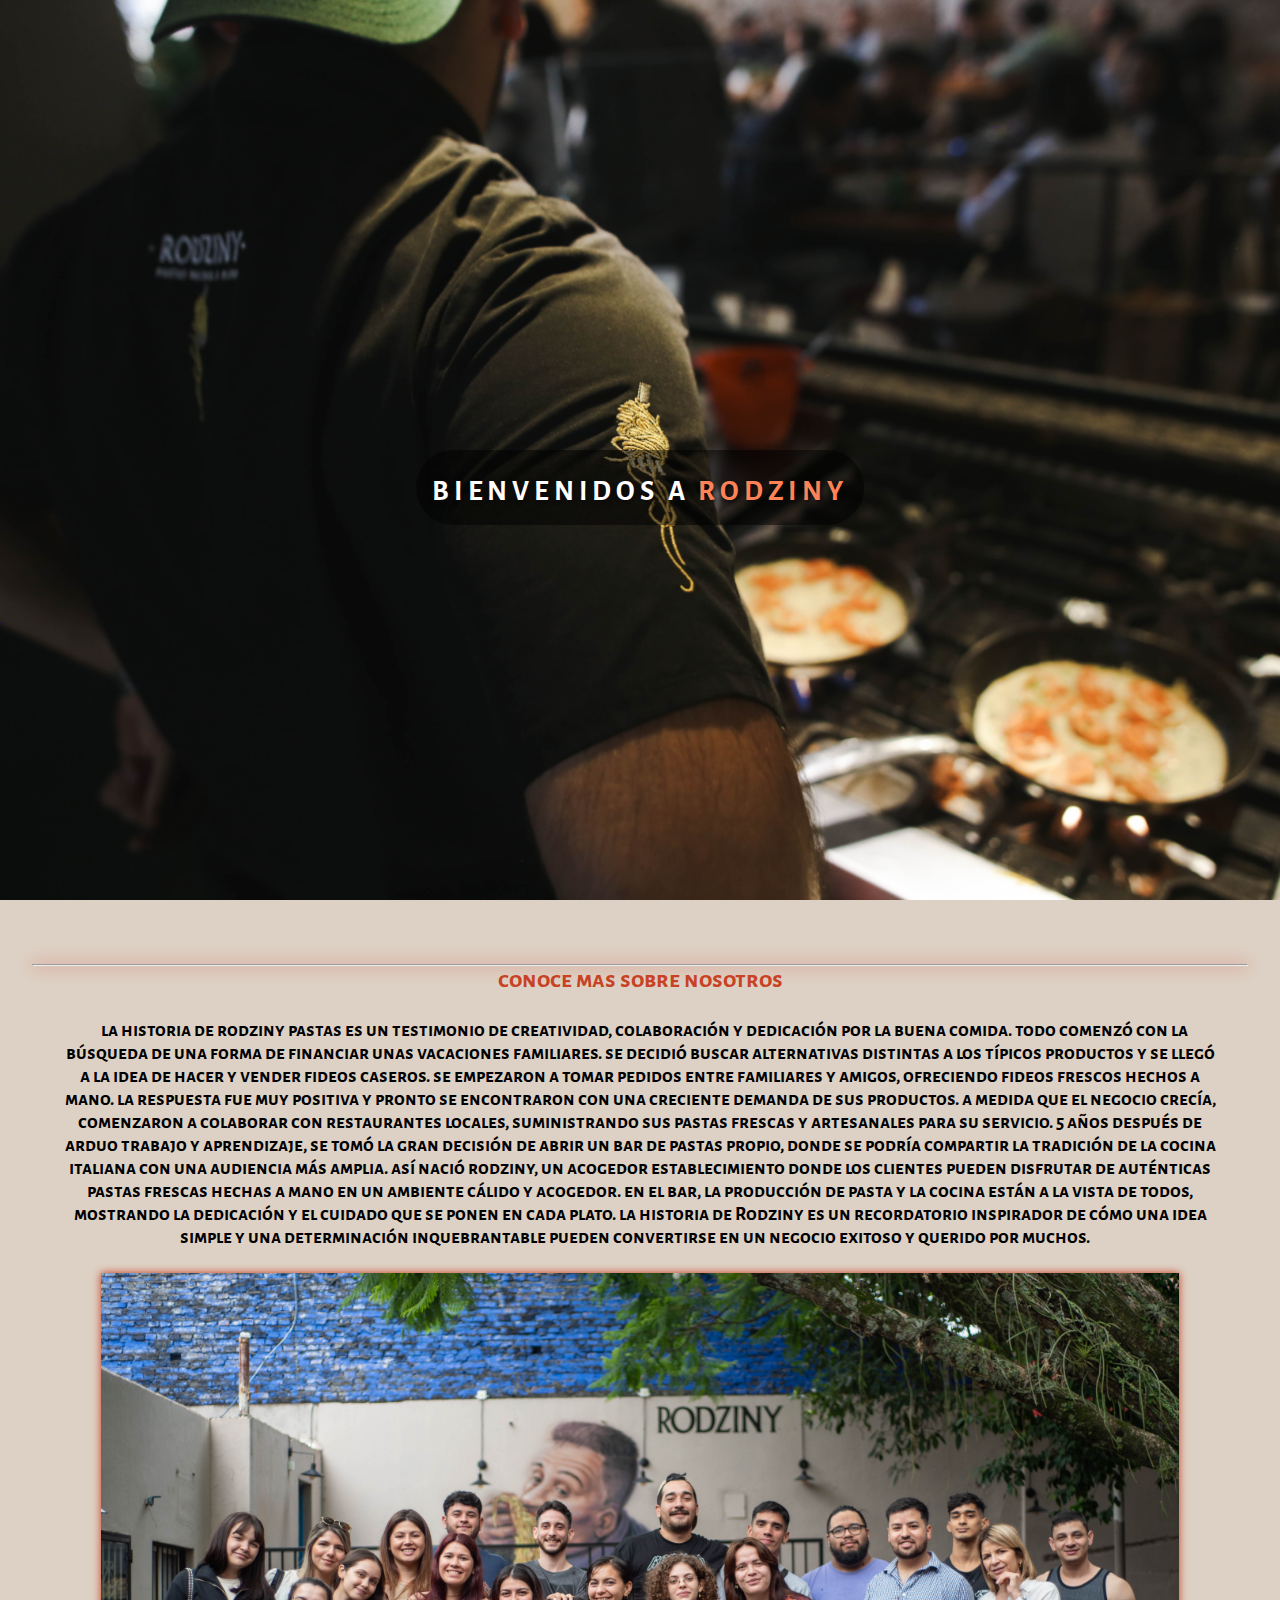
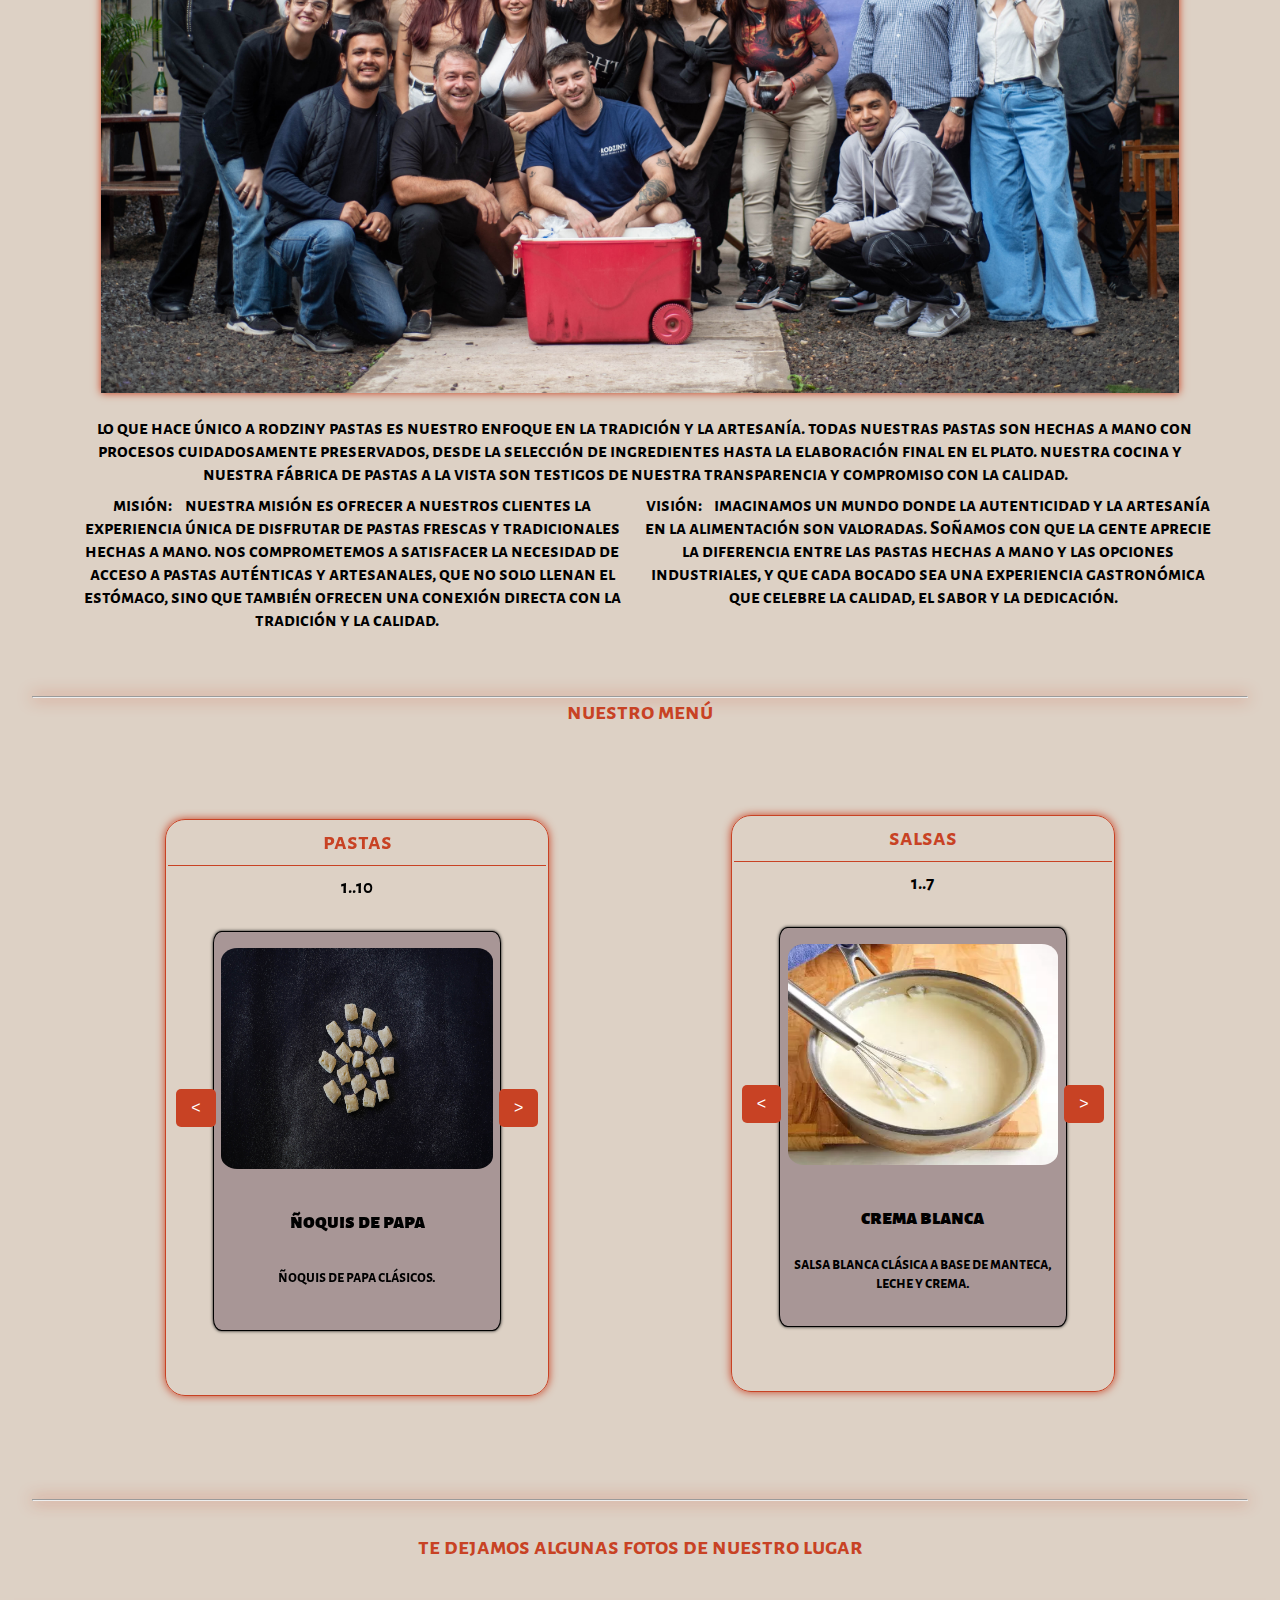
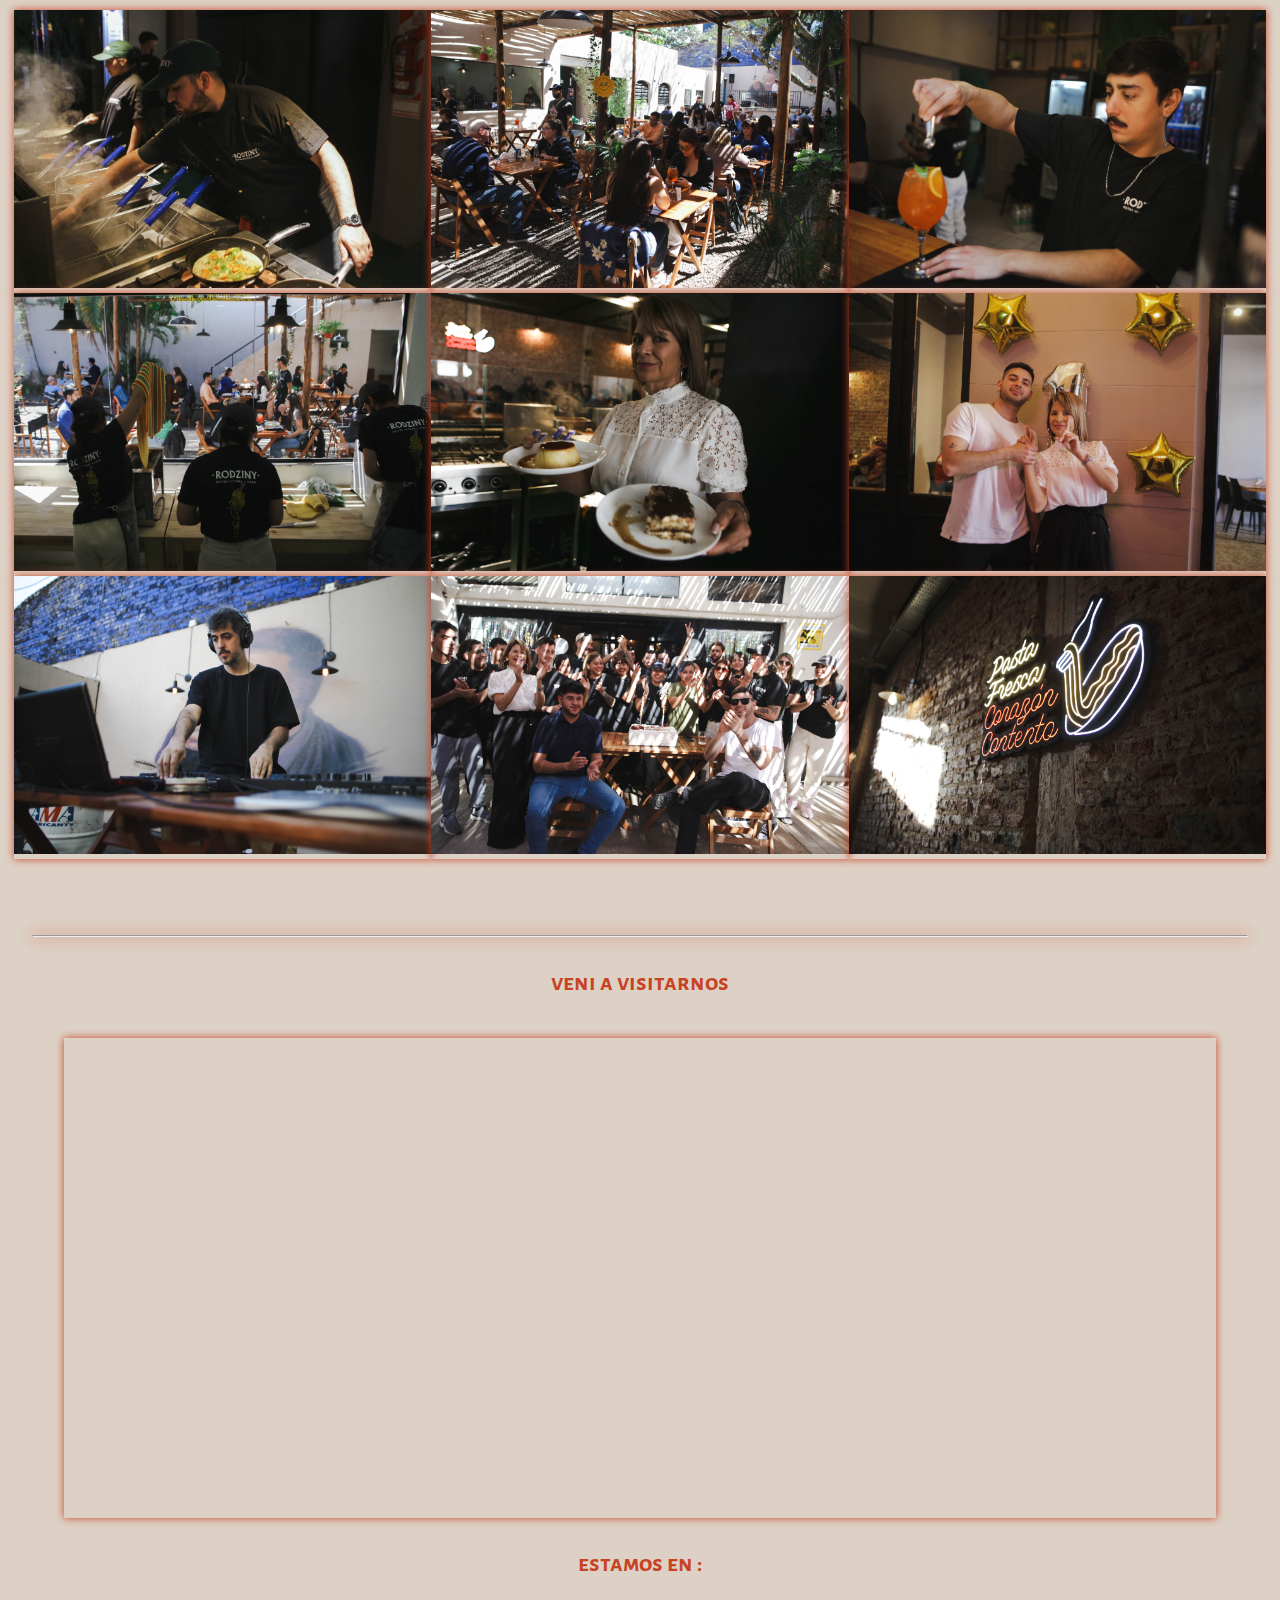
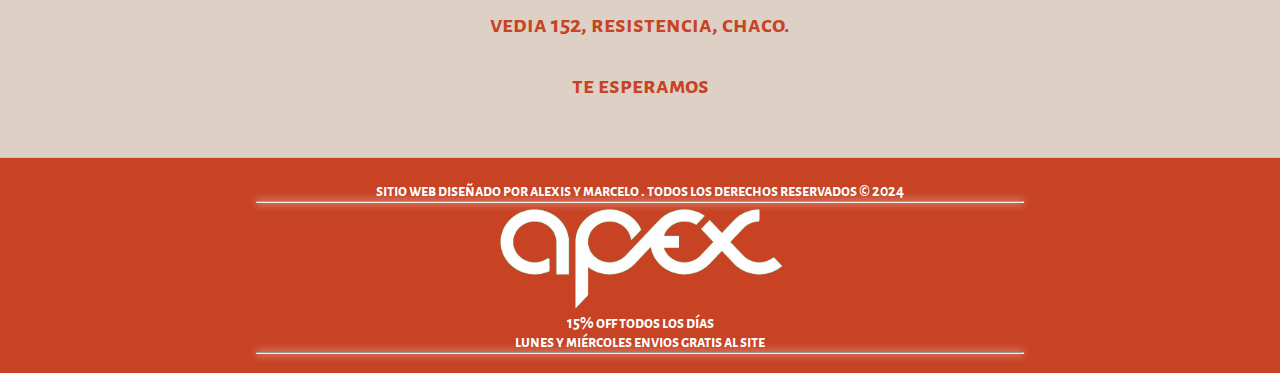
==== commit 252bb77d: "INDEX" ====
--- a/index.html
+++ b/index.html
@@ -1,17 +1,18 @@
 <!DOCTYPE html>
 <html lang="en">
 <head>
-  <meta charset="UTF-8">
-  <meta name="viewport" content="width=device-width, initial-scale=1.0">
-  <title>Rodziny</title>
-  <link rel="icon" href="Imgs/logo2.png">
-  <link href="https://cdn.jsdelivr.net/npm/bootstrap@5.3.2/dist/css/bootstrap.min.css" rel="stylesheet" integrity="sha384-T3c6CoIi6uLrA9TneNEoa7RxnatzjcDSCmG1MXxSR1GAsXEV/Dwwykc2MPK8M2HN" crossorigin="anonymous"> 
-  <link rel="stylesheet" href="estilos.css">
-  <link rel="stylesheet" href="https://cdnjs.cloudflare.com/ajax/libs/font-awesome/6.5.1/css/all.min.css" integrity="sha512-DTOQO9RWCH3ppGqcWaEA1BIZOC6xxalwEsw9c2QQeAIftl+Vegovlnee1c9QX4TctnWMn13TZye+giMm8e2LwA==" crossorigin="anonymous" referrerpolicy="no-referrer" />
-  <!-- <link rel="stylesheet" href="https://fonts.googleapis.com/css?family=Alex+Brush&display=swap"> -->
-  <link rel="preconnect" href="https://fonts.googleapis.com">
-  <link rel="preconnect" href="https://fonts.gstatic.com" crossorigin>
-  <link href="https://fonts.googleapis.com/css2?family=Alegreya+Sans+SC:ital,wght@0,100;0,300;0,400;0,500;0,700;0,800;0,900;1,100;1,300;1,400;1,500;1,700;1,800;1,900&display=swap" rel="stylesheet">
+    <meta charset="UTF-8">
+    <meta name="viewport" content="width=device-width, initial-scale=1.0">
+    <title>Rodziny</title>
+    <title>Rodziny</title>
+    <link rel="icon" href="Rodziny/Imgs/LogorodEdit.png">
+    <link href="https://cdn.jsdelivr.net/npm/bootstrap@5.3.2/dist/css/bootstrap.min.css" rel="stylesheet" integrity="sha384-T3c6CoIi6uLrA9TneNEoa7RxnatzjcDSCmG1MXxSR1GAsXEV/Dwwykc2MPK8M2HN" crossorigin="anonymous"> 
+    <link rel="stylesheet" href="estilos.css">
+    <link rel="stylesheet" href="https://cdnjs.cloudflare.com/ajax/libs/font-awesome/6.5.1/css/all.min.css" integrity="sha512-DTOQO9RWCH3ppGqcWaEA1BIZOC6xxalwEsw9c2QQeAIftl+Vegovlnee1c9QX4TctnWMn13TZye+giMm8e2LwA==" crossorigin="anonymous" referrerpolicy="no-referrer" />
+    <!-- <link rel="stylesheet" href="https://fonts.googleapis.com/css?family=Alex+Brush&display=swap"> -->
+    <link rel="preconnect" href="https://fonts.googleapis.com">
+    <link rel="preconnect" href="https://fonts.gstatic.com" crossorigin>
+    <link href="https://fonts.googleapis.com/css2?family=Alegreya+Sans+SC:ital,wght@0,100;0,300;0,400;0,500;0,700;0,800;0,900;1,100;1,300;1,400;1,500;1,700;1,800;1,900&display=swap" rel="stylesheet">
 </head>
 <body>
   <nav class="navbar navbar-expand-lg bg-body-tertiary sticky-top fixed-top" id="navb" data-bs-theme="dark">
@@ -34,100 +35,297 @@
           <li class="nav-item">
             <a class="nav-link" href=#Ubicacion style="font-size: 1.5rem;" >ubicación</a>
           </li>               
+          <li class="nav-item">
+            <a id="modoBoton" class="nav-link" href=# style="font-size: 1.5rem;" >modo oscuro  🌙</a>
+          </li>               
+          <li class="nav-item">
+            <div id="container">
+              <div class="toggle"></div>
+            </div>
+          </li>
         </ul>
       </div>
     </div>
   </nav>
-  
+      
   <div class="welcome-message">
-    <h1><strong>BIENVENIDOS A <span>RODZINY</span></strong></h1>
+    <h1>BIENVENIDOS A <span>RODZINY</span></h1>
   </div>
 
   <div class="superdiv image-container">
     <img src="Rodziny/Imgs/rodtop.jpg"alt="">
-    <img src="Rodziny/Imgs/wallpaperbetter.com_1920x1080_1.jpg" alt="">
-    <img src="Rodziny/Imgs/wallpaperbetter.com_1920x1080.jpg" alt="">
-  </div>
-
-  <!-- <div  class="container-fluid py-3 big-section" style=>
-    <div class="row m-3 m-md-5 px-md-4">
-      <div class="col p-5 p-md-4">
-        <div class="row">
-          <div class="col fs-5 mb-2 fw-bold">
-            PROBA
-          </div>
-        </div>
-        <div class="row display-4">
-          <div class="col">LAS MEJORES</div>
-        </div>
-        <div class="row display-4">
-          <div class="col">
-            <span class="fw-bold">PASTAS HECHAS A MANO</span>
-          </div>
-        </div>
-      </div>
-    </div>
-  </div> -->
+    <img src="Rodziny/Imgs/IMG_0445 (1).jpg" alt="">
+    <img src="Rodziny/Imgs/IMG_0488 (1).jpg" alt="">
+    <img src="Rodziny/Imgs/IMG_3455 (1).jpg" alt="">
+  </div>
+    
+
   <div class="sobre-nosotros" id="SobreNosotros">
     <hr>
     <h2>conoce mas sobre nosotros</h2>
+    <div class="history">
+      <div class="history-content0">
+        <p><i class="fa-solid fa-quote-left"></i><strong>la historia de rodziny pastas es un testimonio de creatividad, colaboración y
+          dedicación por la buena comida. todo comenzó con la búsqueda de una forma de
+          financiar unas vacaciones familiares. se decidió buscar alternativas distintas a los
+          típicos productos y se llegó a la idea de hacer y vender fideos caseros.
+          se empezaron a tomar pedidos entre familiares y amigos, ofreciendo fideos frescos
+          hechos a mano. la respuesta fue muy positiva y pronto se encontraron con una
+          creciente demanda de sus productos. a medida que el negocio crecía, comenzaron a
+          colaborar con restaurantes locales, suministrando sus pastas frescas y artesanales
+          para su servicio.
+          5 años después de arduo trabajo y aprendizaje, se tomó la gran decisión de abrir un
+          bar de pastas propio, donde se podría compartir la tradición de la cocina italiana con
+          una audiencia más amplia. así nació rodziny, un acogedor establecimiento donde
+          los clientes pueden disfrutar de auténticas pastas frescas hechas a mano en un
+          ambiente cálido y acogedor.
+          en el bar, la producción de pasta y la cocina están a la vista de todos, mostrando la
+          dedicación y el cuidado que se ponen en cada plato. la historia de Rodziny es un
+          recordatorio inspirador de cómo una idea simple y una determinación
+          inquebrantable pueden convertirse en un negocio exitoso y querido por muchos.</strong><i class="fa-solid fa-quote-right"></i></p>
+      </div>
+    </div>
     <img src="Rodziny/Imgs/Rodteam.jpg" alt="">
   </div>
-
+  <div class="history">
+    <div class="history-content1">
+      <p><i class="fa-solid fa-quote-left"></i><strong>lo que hace único a rodziny pastas es nuestro enfoque en la tradición y la
+        artesanía. todas nuestras pastas son hechas a mano con procesos
+        cuidadosamente preservados, desde la selección de ingredientes hasta la
+        elaboración final en el plato. nuestra cocina y nuestra fábrica de pastas a la vista
+        son testigos de nuestra transparencia y compromiso con la calidad.</strong><i class="fa-solid fa-quote-right"></i></p>
+    </div>
+    <div class="history-content2">
+      <div>
+        <p><strong>misión:<i class="fa-solid fa-quote-left"></i>
+          nuestra misión es ofrecer a nuestros clientes la experiencia única de disfrutar de pastas frescas y tradicionales hechas a mano.
+          nos comprometemos a satisfacer la necesidad de acceso a
+          pastas auténticas y artesanales, que no solo llenan el estómago,
+          sino que también ofrecen una conexión directa con la tradición y la calidad.</strong><i class="fa-solid fa-quote-right"></i></p>
+      </div>
+      <div>
+        <p><strong>visión: <i class="fa-solid fa-quote-left"></i> imaginamos un mundo donde la autenticidad y la artesanía en la alimentación
+          son valoradas. Soñamos con que la gente aprecie la diferencia entre las pastas hechas a mano y las opciones industriales,
+          y que cada bocado sea una experiencia gastronómica que celebre la calidad, el sabor y la dedicación.<i class="fa-solid fa-quote-right"></i></strong></p>
+      </div>
+    </div>
+  </div>
+  
   <div class="sobre-nosotros" id="Menu" style="padding-top: 4rem;">
     <hr>
     <h2>nuestro menú</h2>
   </div>
   <section class="menu-container">
-    <div class="controls">
-      <button class="control-btn prev">&lt;</button>
-      <button class="control-btn next">&gt;</button>
-    </div>
     <div class="menu-section">
+      <div class="controls">
+        <button class="control-btn prev">&lt;</button>
+        <button class="control-btn next">&gt;</button>
+      </div>
       <div class="menu-title" id="pastas">
         <h2>pastas</h2>
       </div>
-      <div class="card-container">
-        <div class="card-img">
-          <img src="Rodziny/Imgs/Menu 1.jpg" alt="">
-        </div>
-        <div class="card-description">
-          <div class="card-d-title">
-            <h5>tagliatelles Mixtos</h5>
-          </div>
-          <p>pasta tipo Cintas Pasta tipo Cintas Pasta tipo Cintas </p>
-        </div>
-      </div> 
-      <div class="card-container">
-        <div class="card-img">
-          <img src="Rodziny/Imgs/Menu 1.jpg" alt="">
-        </div>
-        <div class="card-description">
-          <div class="card-d-title">
-            <h5>tagliatelles Mixtos</h5>
-          </div>
-          <p>pasta tipo Cintas Pasta tipo Cintas Pasta tipo Cintas </p>
-        </div>
-      </div> 
-    </div>
+      <div class="indicator">1..10</div>
+      <div class="card-container active">
+        <div class="card-img">
+          <img src="PASTAS/ÑOQUIS DE PAPA.jpg" alt="">
+        </div>
+        <div class="card-d-title">
+          <h5><strong>ñoquis de papa</strong></h5>
+        </div>
+        <div class="card-description">
+          <p><strong>ñoquis de papa clásicos.</strong></p>
+        </div>
+      </div> 
+      <div class="card-container">
+        <div class="card-img">
+          <img src="PASTAS/CAPPELLETTI 3 QUESOS (2).jpg" alt="">
+        </div>
+        <div class="card-d-title">
+          <h5><strong>capelletti 3 quesos</strong></h5>
+        </div>
+        <div class="card-description">
+          <p><strong>roquefort, mozzarella y queso danbo.</strong></strong></p>
+        </div>
+      </div> 
+      <div class="card-container">
+        <div class="card-img">
+          <img src="PASTAS/Pasta KREPLACH JAMÓN Y 2 QUESOS.jpg" alt="">
+        </div>
+        <div class="card-d-title">
+          <h5><strong>kreplack jamón y 2 quesos</strong></h5>
+        </div>
+        <div class="card-description">
+          <p><strong>pasta rellena de jamon, queso muzzarella  y queso danbo.masa de espinaca y huevo.</strong></p>
+        </div>
+      </div> 
+      <div class="card-container">
+        <div class="card-img">
+          <img src="PASTAS/Pasta MEZZELUNE BONDIOLA BRASEADA.webp" alt="">
+        </div>
+        <div class="card-d-title">
+          <h5><strong>mezzelune bondiola braseada</strong></h5>
+        </div>
+        <div class="card-description">
+          <p><strong>bondiola en cocción de 4hs en cerveza, miel y mostaza en masa de mostaza.</strong></strong></p>
+        </div>
+      </div> 
+      <div class="card-container">
+        <div class="card-img">
+          <img src="PASTAS/Pasta ÑOQUIS DE RUCULA.jpg" alt="">
+        </div>
+        <div class="card-d-title">
+          <h5><strong>ñoquis de rucula</strong></h5>
+        </div>
+        <div class="card-description">
+          <p><strong>hechos de papa y rucula.</strong></p>
+        </div>
+      </div> 
+      <div class="card-container">
+        <div class="card-img">
+          <img src="PASTAS/Pasta ÑOQUIS RELLENOS.jpg" alt="">
+        </div>
+        <div class="card-d-title">
+          <h5><strong>ñoquis rellenos</strong></h5>
+        </div>
+        <div class="card-description">
+          <p><strong>ñoquis de papa rellenos de mozzarella.</strong></strong></p>
+        </div>
+      </div> 
+      <div class="card-container">
+        <div class="card-img">
+          <img src="PASTAS/Pasta SPAGHETTIS AL HUEVO.jpg" alt="">
+        </div>
+        <div class="card-d-title">
+          <h5><strong>spaghettis al huevo</strong></h5>
+        </div>
+        <div class="card-description">
+          <p><strong>pasta de forma delgada.</strong></p>
+        </div>
+      </div> 
+      <div class="card-container">
+        <div class="card-img">
+          <img src="PASTAS/Pasta TAGLIATELLES AL HUEVO.jpg" alt="">
+        </div>
+        <div class="card-d-title">
+          <h5><strong>tagliatelles al huevo</strong></h5>
+        </div>
+        <div class="card-description">
+          <p><strong>pasta tipo cintas.</strong></p>
+        </div>
+      </div> 
+      <div class="card-container">
+        <div class="card-img">
+          <img src="PASTAS/SPAGHETTIS MIXTOS (3).jpg" alt="">
+        </div>
+        <div class="card-d-title">
+          <h5><strong>spaghettis mixtos</strong></h5>
+        </div>
+        <div class="card-description">
+          <p><strong>tipo de pastas de forma delgada.</strong></strong></p>
+        </div>
+      </div> 
+      <div class="card-container">
+        <div class="card-img">
+          <img src="PASTAS/TAGLIATELLES MIXTOS.jpg" alt="">
+        </div>
+        <div class="card-d-title">
+          <h5><strong>tagliatelles mixtos</strong></h5>
+        </div>
+        <div class="card-description">
+          <p><strong>pasta tipo cintas.</strong></strong></p>
+        </div>
+      </div> 
+    </div> 
     <div class="menu-section">
+      <div class="controls">
+        <button class="control-btn prev">&lt;</button>
+        <button class="control-btn next">&gt;</button>
+      </div>
       <div class="menu-title" id="salsas">
         <h2>salsas</h2>
       </div>
-      <div class="card-container">
-        <div class="card-img">
-          <img src="Rodziny/Imgs/Menu 1.jpg" alt="">
-        </div>
-        <div class="card-description">
-          <div class="card-d-title">
-            <h5>Tagliatelles Mixtos</h5>
-          </div>
-        <p>Pasta tipo Cintas Pasta tipo Cintas Pasta tipo Cintas </p>
-        </div>
-      </div> 
-    </div>
+      <div class="indicator">1..7</div>
+      <div class="card-container active">
+        <div class="card-img">
+          <img src="SALSAS/Salsa CREMA BLANCA.webp" alt="">
+        </div>
+        <div class="card-d-title">
+          <h5><strong>crema blanca</strong></h5>
+        </div>
+        <div class="card-description">
+          <p><strong>salsa blanca clásica a base de manteca, leche y crema.</strong></p>
+        </div>
+      </div> 
+      <div class="card-container">
+        <div class="card-img">
+          <img src="SALSAS/Salsa CREMA DE HONGOS.webp" alt="">
+        </div>
+        <div class="card-d-title">
+          <h5><strong>crema de hongos</strong></h5>
+        </div>
+        <div class="card-description">
+          <p><strong>salsa de crema (crema de leche, leche y manteca), acompañada de hongos de pino y champiñones.</strong></p>
+        </div>
+      </div> 
+      <div class="card-container">
+        <div class="card-img">
+          <img src="SALSAS/Salsa Portuguesa.jpg" alt="">
+        </div>
+        <div class="card-d-title">
+          <h5><strong>salsa portuguesa</strong></h5>
+        </div>
+        <div class="card-description">
+          <p><strong>tomates, pimientos, cebollas y ajo, con un equilibrio de sabores agridulces y un toquecito de picante.</strong></p>
+        </div>
+      </div> 
+      <div class="card-container">
+        <div class="card-img">
+          <img src="SALSAS/Salsa Pollo al Verdeo.jpg" alt="">
+        </div>
+        <div class="card-d-title">
+          <h5><strong>pollo al verdeo</strong></h5>
+        </div>
+        <div class="card-description">
+          <p><strong>pollo gourmet en salsa de verdeo y queso roquefort.</strong></p>
+        </div>
+      </div> 
+      <div class="card-container">
+        <div class="card-img">
+          <img src="SALSAS/Salsa RAGÚ ROAST BEEF.jpg" alt="">
+        </div>
+        <div class="card-d-title">
+          <h5><strong>ragú roast beef</strong></h5>
+        </div>
+        <div class="card-description">
+          <p><strong>estofado de roast beef desmechado, cocinado durante 4 horas.</strong></p>
+        </div>
+      </div> 
+      <div class="card-container">
+        <div class="card-img">
+          <img src="SALSAS/Salsa ROSE.webp" alt="">
+        </div>
+        <div class="card-d-title">
+          <h5><strong>rose</strong></h5>
+        </div>
+        <div class="card-description">
+          <p><strong>blend de salsa de tomate y crema blanca.</strong></p>
+        </div>
+      </div> 
+      <div class="card-container">
+        <div class="card-img">
+          <img src="SALSAS/Salsa Scarparo.jpg" alt="">
+        </div>
+        <div class="card-d-title">
+          <h5><strong>scarparo</strong></h5>
+        </div>
+        <div class="card-description">
+          <p><strong>hecha a base de tomates frescos, crema de leche y jamón salteados para lograr una mezcla cremosa.</strong></p>
+        </div>
+      </div> 
+    </div> 
+    
   </section>
-
+    
   <div class="gallery-title" id="Galeria">
     <hr>
     <h2 >te dejamos algunas fotos de nuestro lugar</h2>
@@ -161,7 +359,7 @@
       <img src="Rodziny/Imgs/Gallery/IMG_3341.jpg" alt="">
     </div>
   </div>
-  
+    
   <div class="gallery-title" id="Ubicacion">
     <hr>
     <h2 >veni a visitarnos</h2>
@@ -175,7 +373,14 @@
   </div>
   <footer>
     <div class="footmenu">
-      <p style="Text-align:center"><strong>sitio web diseñado por ******** y ******** . todos los derechos reservados © 2024</strong></p>
+      <p style="Text-align:center"><strong>sitio web diseñado por <a href="https://www.linkedin.com/in/medina-n-alexis/">alexis</a> y <a href="https://www.linkedin.com/in/marcealegre/">marcelo</a> . todos los derechos reservados © 2024</strong></p>
+      <hr>
+      <div class="logo-div">
+        <img src="Rodziny/Imgs/Logo-Apexedit-removebg-preview.png" alt="" class="apex">
+        <p><strong>15% off todos los días<br>
+          lunes y miércoles envios gratis al site
+        </strong></p>
+      </div>
       <hr>
       <div>
         <a href="https://www.instagram.com/rodziny.pastas/" title="Instagram"><i class="fa-brands fa-instagram"></i></a>
@@ -184,14 +389,14 @@
       </div>
     </div>
   </footer>
-
+    
   <script src="https://cdn.jsdelivr.net/npm/bootstrap@5.3.3/dist/js/bootstrap.bundle.min.js" integrity="sha384-YvpcrYf0tY3lHB60NNkmXc5s9fDVZLESaAA55NDzOxhy9GkcIdslK1eN7N6jIeHz" crossorigin="anonymous"></script>
   <!-- script para la navbar -->
   <script>
     const navbar = document.querySelector('.navbar');
 
     window.addEventListener('scroll', () => {
-      if (window.scrollY > 100) { // Ajusta el valor seg�n cu�nto deseas que se desplace antes de aplicar la clase
+      if (window.scrollY > 100) { // Ajusta el valor segun cuanto deseas que se desplace antes de aplicar la clase
         navbar.classList.add('scrolled');
       } else {
         navbar.classList.remove('scrolled');
@@ -221,15 +426,15 @@
     }
 
     function startCarousel() {
-        setInterval(nextImage, 10000);
+        setInterval(nextImage, 5000);
     }
 
-    // Mostrar mensaje de bienvenida con transici�n despu�s de un breve retraso
+    // Mostrar mensaje de bienvenida con transicion despues de un breve retraso
     setTimeout(function () {
         welcomeMessage.classList.add("show"); // Agrega la clase para mover el mensaje a la derecha
-    }, 300); // Ajusta el tiempo de espera seg�n sea necesario
-
-    // Iniciar carrusel despu�s de cargar las im�genes
+    }, 300); // Ajusta el tiempo de espera segun sea necesario
+
+    // Iniciar carrusel despues de cargar las imagenes
     window.addEventListener("load", function () {
         showImage(0); // Muestra la primera imagen al iniciar
         startCarousel();
@@ -237,34 +442,84 @@
     });
   </script>
   <script>
-    document.addEventListener('DOMContentLoaded', function() {
-      const menuContainer = document.querySelector('.menu-container');
-      const prevBtn = document.querySelector('.prev');
-      const nextBtn = document.querySelector('.next');
+        document.addEventListener("DOMContentLoaded", function () {
+      const prevButtons = document.querySelectorAll(".prev");
+      const nextButtons = document.querySelectorAll(".next");
+
+      prevButtons.forEach(function(prevButton) {
+        prevButton.addEventListener("click", prevCard);
+      });
+
+      nextButtons.forEach(function(nextButton) {
+        nextButton.addEventListener("click", nextCard);
+      });
+
+      function showCard(index, cardContainers, indicator) {
+        cardContainers.forEach((cardContainer, i) => {
+          if (i === index) {
+            cardContainer.classList.add("active");
+          } else {
+            cardContainer.classList.remove("active");
+          }
+        });
+
+        // Actualizar el indicador
+        const totalCards = cardContainers.length;
+        const currentCard = index + 1;
+        indicator.textContent =`${currentCard}..${totalCards}`;
+      }
+
+      function nextCard(event) {
+        const button = event.target;
+        const menuSection = button.closest(".menu-section");
+        const cardContainers = menuSection.querySelectorAll(".card-container");
+        const indicator = menuSection.querySelector(".indicator");
+        let currentIndex = parseInt(menuSection.dataset.currentIndex) || 0;
+
+        currentIndex++;
+        if (currentIndex >= cardContainers.length) {
+          currentIndex = 0;
+        }
+        showCard(currentIndex, cardContainers, indicator);
+
+        menuSection.dataset.currentIndex = currentIndex;
+      }
+
+      function prevCard(event) {
+        const button = event.target;
+        const menuSection = button.closest(".menu-section");
+        const cardContainers = menuSection.querySelectorAll(".card-container");
+        const indicator = menuSection.querySelector(".indicator");
+        let currentIndex = parseInt(menuSection.dataset.currentIndex) || 0;
+
+        currentIndex--;
+        if (currentIndex < 0) {
+          currentIndex = cardContainers.length - 1;
+        }
+        showCard(currentIndex, cardContainers, indicator);
+
+        menuSection.dataset.currentIndex = currentIndex;
+      }
+    });
+
+  </script>
+  <script>
+    var toggle = document.getElementById('container');
+    var modoBoton = document.getElementById('modoBoton');
+
+    toggle.onclick = function(){
+        toggle.classList.toggle('active');  
+        document.body.classList.toggle('dark-mode');
+    }
+
+    modoBoton.onclick = function(event){
+        event.preventDefault(); // Evitar el comportamiento predeterminado del enlace
+        toggle.click(); // Simular clic en el toggle
+    }
+  </script>
+
+
+
   
-      let scrollPosition = 0;
-  
-      nextBtn.addEventListener('click', function() {
-        scrollPosition += 320; // Ancho de cada card-container más margen
-        menuContainer.scroll({
-          top: 0,
-          left: scrollPosition,
-          behavior: 'smooth'
-        });
-      });
-  
-      prevBtn.addEventListener('click', function() {
-        scrollPosition -= 320; // Ancho de cada card-container más margen
-        if (scrollPosition < 0) {
-          scrollPosition = 0;
-        }
-        menuContainer.scroll({
-          top: 0,
-          left: scrollPosition,
-          behavior: 'smooth'
-        });
-      });
-    });
-  </script>
 </body>
 </html>--- a/estilos.css
+++ b/estilos.css
@@ -10,24 +10,75 @@
    font-family: 'Alegreya Sans SC', sans-serif;
 }
 
+/* ---------- MODO OSCURO ---------- */
+
+.dark-mode{
+   background-color: #212529;
+   transition: background-color 0.8s ease;
+}
+body:not(.dark-mode) {
+   transition: background-color 0.8s ease;
+}
+
+.dark-mode .history p {
+   color: rgb(195, 194, 194);
+}
+
+.dark-mode .location p{
+   color: rgb(195, 194, 194);
+}
+
+.dark-mode .indicator{
+   color: rgb(195, 194, 194);
+}
+
+#container{
+   background-color: #f8f8f8;
+   position: relative;
+   width: 60px;
+   height: 32px;
+   /* box-shadow: inset 4px 4px 6px #cecece,
+               inset -4px -4px 6px #fff; */
+   margin: 0px;
+   margin-top: 0.6rem;
+   border-radius: 25px;
+   cursor: pointer;
+}
+
+.toggle{
+   position: absolute;
+   top: 0;
+   left: 0;
+   width: 40px;
+   height: 32px;
+   transform: scale(.7);
+   background-color: linear-gradient(#D8D8D8, #FFFFFF);
+   border-radius: 25px;
+   box-shadow: 3px 3px 8px #c4c4c4,
+               -3px -3px 8px #fff;
+   transition: left 0.5s ease;
+}
+
+#container.active .toggle{
+   left: 20px;
+   background-color: #ed4021;
+}
+
+#container.active {
+   background-color: #ed4021;
+}
+
 /* ---------------------HOME--------------------- */
-.big-section{
+
+.sobre-nosotros{
+   display: flex;
+   flex-direction: column;
    /* background-color: #212529; */
-   color:#c84224;
-   background-image: url();
-   background-position: center;
-   background-repeat: no-repeat;
-   background-size: none;
-}
-
-.sobre-nosotros{
-   display: flex;
-   flex-direction: column;
-   /* background-color: #212529; */
    justify-content: center;
    align-items: center;
    text-align: center;
    padding-top: 4rem;
+   color: black;
 }
 
 
@@ -105,7 +156,7 @@
    padding: 1rem;
    padding-top: 1.5rem;
    border-radius: 50px;
-   letter-spacing: 0.5rem;
+   letter-spacing: 0.3rem;
 }
 
 .welcome-message h1{
@@ -193,6 +244,51 @@
 
 }
 
+.history{
+   display: flex;
+   flex-direction: column;
+   width: 100%;
+   align-items: center;
+   justify-content: center;
+   padding-top: 1.5rem;
+   text-align: center;
+}
+
+.history p{
+   color: black;
+}
+
+.history-content0{
+   display: flex;
+   width: 90%;
+   height: auto;
+   font-size: 1.2rem;
+}
+
+.history-content1{
+   display: flex;
+   width: 90%;
+   height: auto;
+   font-size: 1.2rem;
+}
+.history-content2{
+   display: flex;
+   width: 90%;
+   height: auto;
+   padding-top: 0.5rem;
+   font-size: 1.2rem;
+}
+
+.history-content2 div{
+   display: flex;
+   width: 75%;
+}
+
+.history i{
+   color: #c83716;
+   padding-left: 0.3rem;
+   padding-right: 0.3rem;
+}
 
 .gallery-title{
    display: flex;
@@ -274,6 +370,17 @@
 }
 
 /* ----------------------------------------------------------- MENU ----------------------------------------------------------- */
+
+.logo-div{
+   display: flex;
+   flex-direction: column;
+   text-align: center;
+}
+.apex{
+   width: 60%;
+   object-fit: cover;
+}
+
 .footmenu {
    display: flex;
    color: white;
@@ -287,6 +394,11 @@
    border-top: solid 1px rgb(202, 195, 195);
 }
 
+.footmenu p a{
+   text-decoration: none;
+   color: white;
+}
+
 .footmenu hr{
    color: white;
    width: 60%;
@@ -301,7 +413,7 @@
 }
 
 
-.footmenu a{
+.footmenu div a{
    color: white;
    font-size: 3rem;
    padding-bottom: 0.2rem;
@@ -317,6 +429,38 @@
 }
 /* ----------CARTA------------ */
 
+.indicator {
+   text-align: center; /* Alinear al centro */
+   margin-top: 10px; /* Espacio superior */
+   font-size: 1.2rem;
+   font-weight: bold;
+}
+
+.control-btn {
+   background-color: #c84224; /* Color de fondo */
+   color: white; /* Color del texto */
+   border: none; /* Sin borde */
+   padding: 10px 15px; /* Espaciado interno */
+   border-radius: 5px; /* Borde redondeado */
+   font-size: 16px; /* Tamaño de la fuente */
+   cursor: pointer; /* Cambiar el cursor al pasar el ratón */
+   transition: background-color 0.3s ease; /* Transición de color de fondo */
+   position: absolute; /* Establecer la posición absoluta para los botones */
+   top: 50%; /* Colocar los botones en el centro verticalmente */
+   transform: translateY(-50%); /* Ajustar verticalmente los botones */
+}
+
+.prev {
+   left: 10px; /* Ajustar la posición del botón izquierdo */
+}
+ 
+ .next {
+   right: 10px; /* Ajustar la posición del botón derecho */
+}
+ 
+.control-btn:hover {
+   background-color: #a6301b; /* Color de fondo al pasar el ratón */
+}
 
 .menu-container{
    /* background-color: rgb(168, 150, 150); */
@@ -341,9 +485,12 @@
 
 .menu-section {
    display: flex;
-   flex-wrap: wrap;
+   /* flex-wrap: wrap; */
+   flex-direction: column;
    width: 30%;
-   justify-content: center;
+   min-width: 18.5rem;
+   justify-content: center;
+   align-items: center;
    padding-bottom: 3rem;
    margin-right: 1rem;
    margin-left: 1rem;
@@ -353,6 +500,7 @@
    /* border: solid 1px rgb(202, 195, 195); */
    border: solid 1px #c84224;
    border-radius: 20px;
+   position: relative; /* Establecer la posición relativa para los botones */
 }
 
 .menu-title{
@@ -375,7 +523,6 @@
    cursor: pointer;
 }
 .card-container{
-   display: flex;
    height: 25rem;
    width: 18rem;
    background-color: white;
@@ -389,6 +536,11 @@
    background-color: rgb(168, 150, 150);
    /* background-color: #beb2a6; */
    font-family: 'Alegreya Sans SC', sans-serif;
+   display: none;
+}
+
+.card-container.active{
+   display: flex; /* Mostrar la tarjeta activa */
 }
 
 .card-container:hover{
@@ -404,6 +556,7 @@
 .card-img{
    display: flex;
    height: 60%;
+   min-height: 60%;
    border-radius: 6%;
    justify-content: center;
    padding-top: 0.5rem;
@@ -428,131 +581,18 @@
 .card-d-title{
    padding-top: 2.5rem;
    padding-bottom: 1.5rem;
+   height: 10%;
+   text-align: center;
+}
+
+.card-d-title h5{
+   font-size: 1.3rem;
 }
 
 .card-description p{
    text-align: center;
-   
-}
-
-/* ---------- CARRUSEL DE COMENTARIOS ---------- */
-
-.carrusel-container{
-   display: flex;
-   width: 100%;
-   justify-content: center;
-   align-items: center;
-   padding-top: 1rem;
-   padding-bottom: 3rem;
-}
-
-.carrusel {
-   background-color: #181a1d;
-   color: white;
-   width: 65%;
-   padding: 1rem;
-   justify-content: center;
-   align-items: center;
-   text-align: center;
-   border-radius: 2rem;
-   box-shadow: 0 0 0.5rem white !important;
-}
-
-.carrusel p span{
-   color: #c46500;
-   font-size: 1.5rem;
-   margin: 0;
-   padding: 0.3rem;
-}
-
-.carousel-item{
-   padding-top: 0.5rem;
-   padding-bottom: 0.5rem;
-   border: solid 0.2rem #743d02;
-   border-radius: 20px; 
-   box-shadow: 0.2rem 0.2rem 0 #743d02;
-   height: 20vh;
-}
-
-.carrusel-item h5{
-   margin: 0;
-   padding: 0;
-}
-
-.opiniones-title{
-   color: white;
-   text-align: center;
-   margin-top: 12rem;
-}
-
-/* -----------BARRA NAVEGACION----------- */
-/* .navbar2 {
-   background-color: #343a40;
-   padding: 10px;
-   margin-top: 150px;
-   display: flex;
-   justify-content: space-around;
-}
-
-.nav-link {
-   color: white;
-   text-decoration: none;
-   padding: 5px 10px;
-   transition: all 0.3s ease;
-}
-
-.nav-link:hover {
-   background-color: #555;
-   border-radius: 5px;
-} */
-
-@media (max-width:991px) {
-   .redes {
-      position: fixed;
-      transition: 1s;
-      right: 3rem;
-      top: 0;
-      padding-top: 6.1rem;
-      
-   }
-}
-
-@media (max-width:429px){
-   .redes{
-      display: block;
-      position: fixed; 
-      transition: 1s;
-      left: 0;
-      padding-top: 25.8rem;
-      padding-left: 0.5rem ;
-      
-   }
-   
-}
-@media (max-width:303px){
-   .redes{
-      display: block;
-      position: fixed; 
-      transition: 1s;
-      left: 0;
-      padding-top: 28.4rem;
-      padding-left: 0.5rem ;
-      
-   }
-   
-}
-@media (max-width:244px){
-   .redes{
-      display: block;
-      position: fixed; 
-      transition: 1s;
-      left: 0;
-      padding-top: 30.6rem;
-      padding-left: 0.5rem ;
-      
-   }
-   
-}
+}
+
 /* Querys para la galeria de imagenes  */
 @media (max-width: 1200px) {
    .photo-item {
@@ -567,45 +607,54 @@
    }
 }
 
-/* Querys para el carrusel de comentarios */
-
-@media (max-width: 1100px) {
-   .carousel-item {
-       height: 32vh !important;
-   }
-   .carrusel p{
-       padding-top: 0;
-   }
-}
-@media (max-width: 600px) {
-   .carousel-item {
-       height: 32vh !important;
-   }
-   .carrusel p{
-       padding-top: 0;
-   }
-}
-@media (max-width: 300px) {
-   .carousel-item {
-       height: 44vh !important;
-   }
-   .carrusel p{
-       padding-top: 0;
-   }
-}
-
-/* QUERY PARA EL MENU ( GALAXY FOLD ) */
+ /* QUERY PARA EL MENU ( GALAXY FOLD ) */
 @media (max-width: 350px){
    .menu-section {
-      width: 95%;
+      width: 90%;
+      min-width: none;
       margin-right: 0;
       margin-left: 0;
    }
    .card-container{
       width: 16rem;
+      padding-right: 0;
+      padding-left: 0;
    }
    
    .card-img img{
       width: 15rem;
    }
-}+}
+
+@media (max-width: 300px) {
+   .superdiv {
+      width: 100vw;
+      height: 100vh;
+      background-color: #181a1d;
+      padding: 0;
+      margin: 0; /* Asegúrate de que no haya margen */
+      position: relative;
+      overflow: hidden;
+   }
+   .superdiv img {
+     width: 100%;
+     height: 100vh;
+     object-fit: cover;
+     position: absolute;
+     top: 0;
+     left: 0;
+     opacity: 0;
+     z-index: 1;
+     transition: opacity 1s ease, right 2s ease;
+   }
+ 
+   .superdiv img.active {
+     opacity: 1;
+     left: 0;
+     z-index: 2;
+   }
+ 
+   .superdiv img.previous {
+     right: -100%;
+   }
+ }